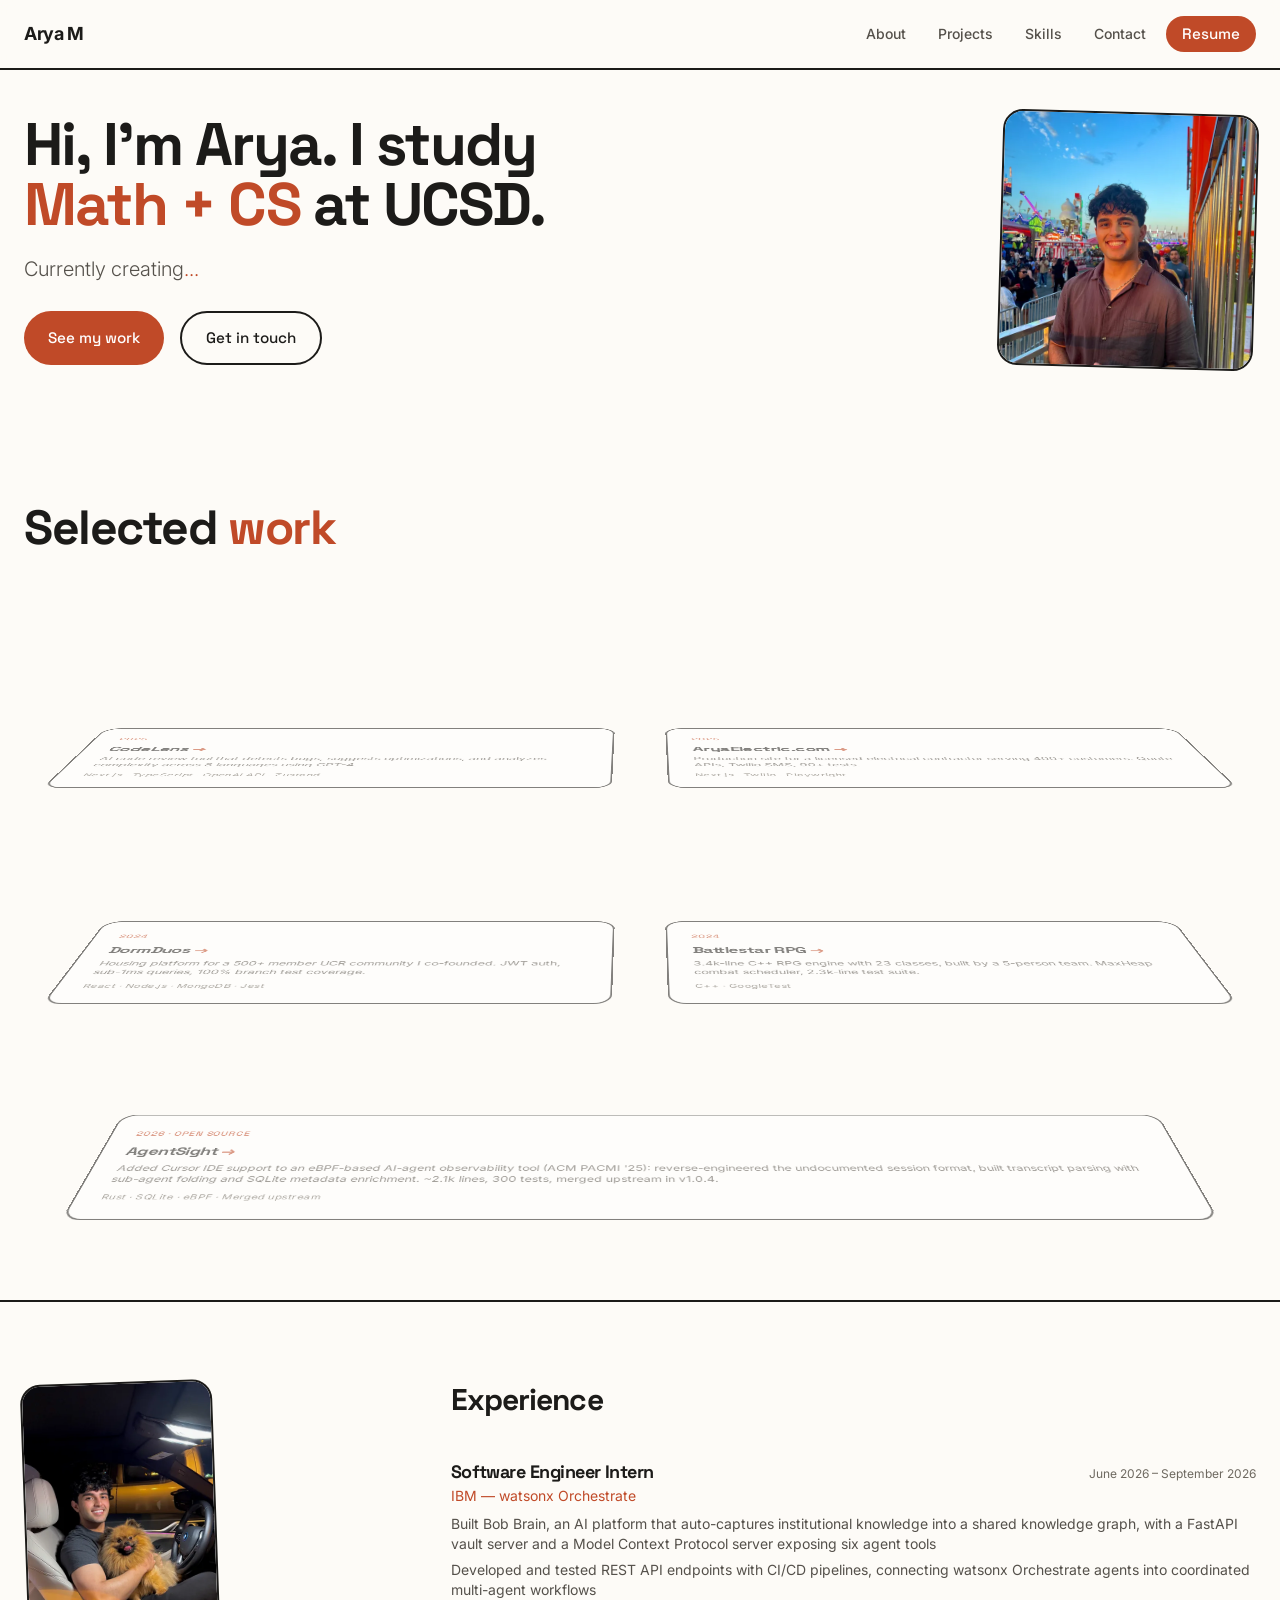
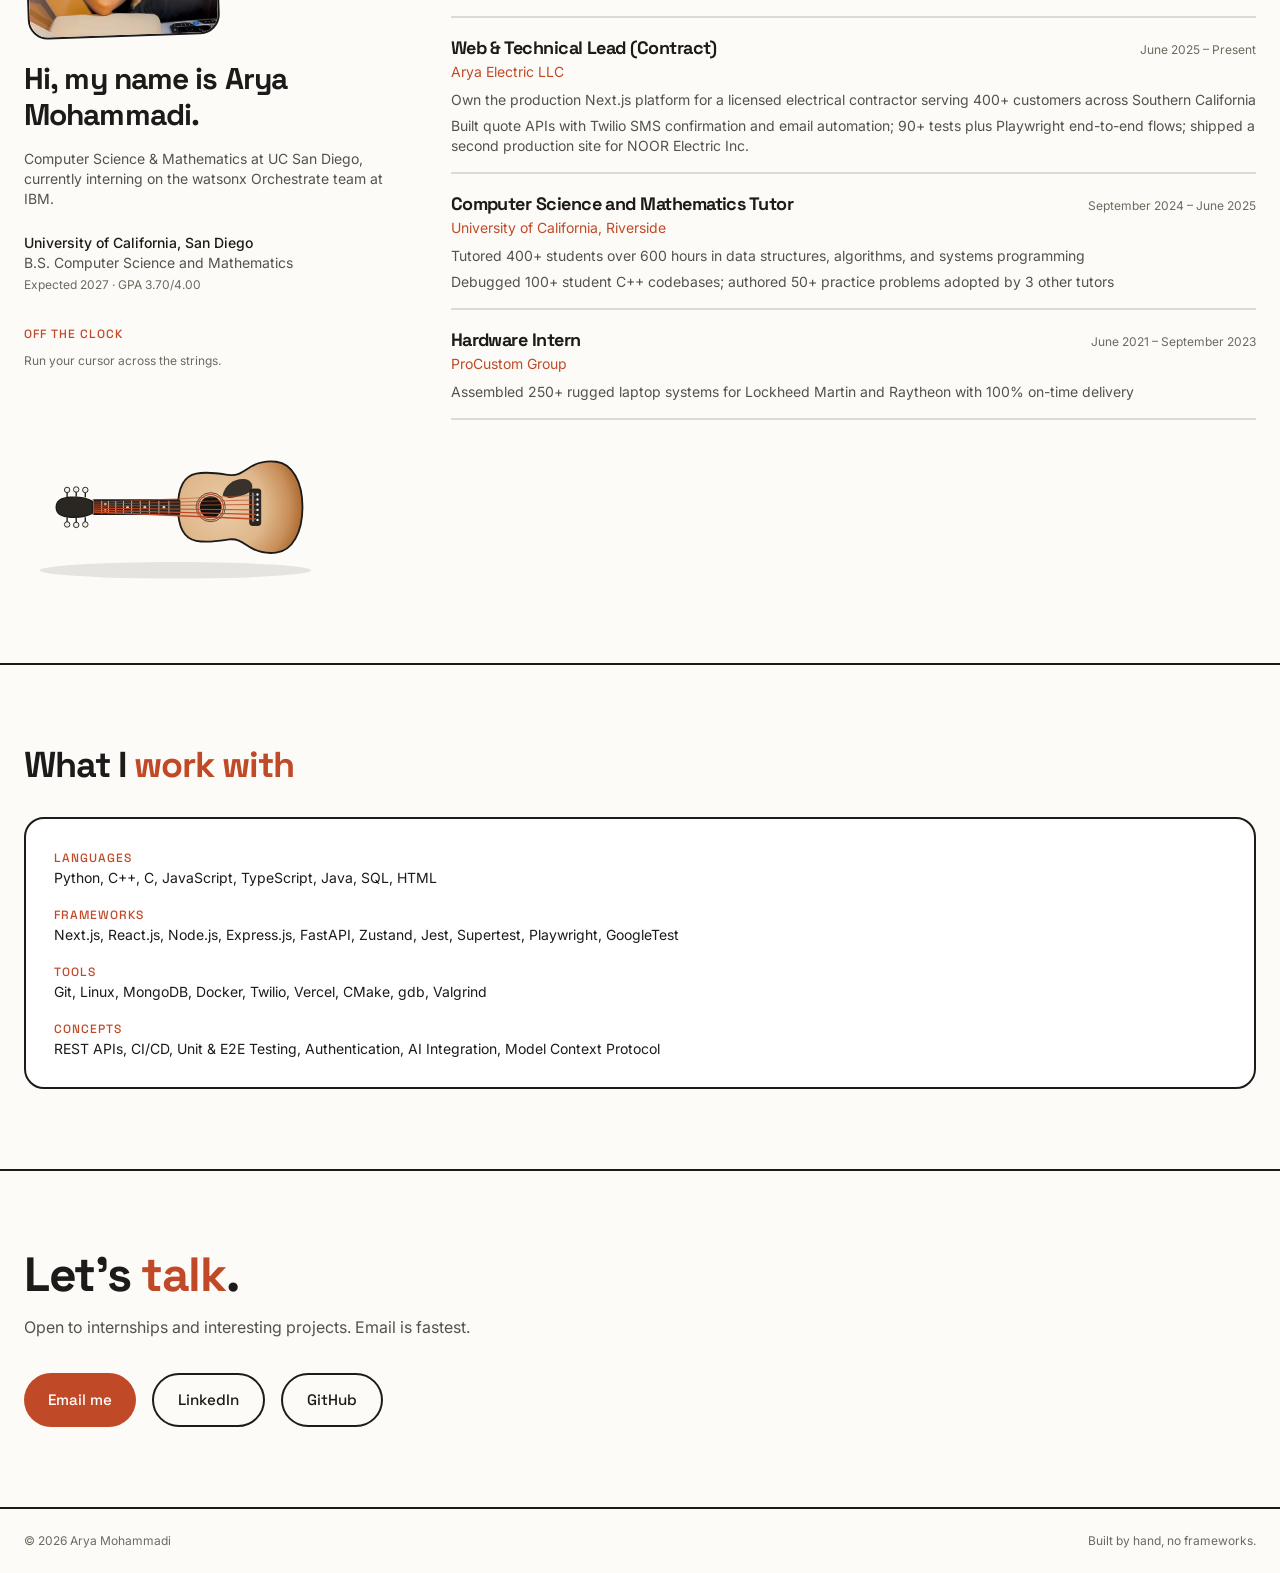
==== index.html @ 792d6a96 "Remove dumbbell, add AgentSight open source card" ====
<!DOCTYPE html>
<html lang="en">
<head>
    <meta charset="UTF-8">
    <meta name="viewport" content="width=device-width, initial-scale=1.0">
    <title>Arya Mohammadi | Computer Science & Mathematics @ UCSD</title>
    <meta name="description" content="Arya Mohammadi - Computer Science & Mathematics student at UC San Diego. Software Engineer Intern at IBM building full-stack and AI-integrated systems.">
    <meta name="keywords" content="Arya Mohammadi, UCSD, Computer Science, Mathematics, IBM, watsonx, Technical Lead, Full-Stack Developer, React, Next.js, Node.js, Python, C++, Software Engineer">
    <meta name="author" content="Arya Mohammadi">
    
    <!-- Open Graph Meta Tags -->
    <meta property="og:title" content="Arya Mohammadi | Computer Science & Mathematics Student">
    <meta property="og:description" content="Computer Science & Mathematics student at UC San Diego. Software Engineer Intern at IBM building full-stack and AI-integrated systems.">
    <meta property="og:type" content="website">
    <meta property="og:url" content="https://aryamohammadi.github.io">
    <meta property="og:image" content="https://aryamohammadi.github.io/images/arya-og.jpg">
    
    <!-- Twitter Card Meta Tags -->
    <meta name="twitter:card" content="summary_large_image">
    <meta name="twitter:title" content="Arya Mohammadi | Computer Science & Mathematics Student">
    <meta name="twitter:description" content="Computer Science & Mathematics student at UC San Diego. Software Engineer Intern at IBM building full-stack and AI-integrated systems.">
    <meta name="twitter:image" content="https://aryamohammadi.github.io/images/arya-og.jpg">
    
    <!-- Little icon for the browser tab -->
    <link rel="icon" href="favicon.ico" type="image/x-icon">
    <link rel="shortcut icon" href="favicon.ico" type="image/x-icon">
    <link rel="apple-touch-icon" href="apple-touch-icon.png">
    
    <!-- Preload only the above-the-fold hero photo; everything else lazy-loads -->
    <link rel="preload" as="image" href="images/arya-hero.webp" type="image/webp" fetchpriority="high">

    <link rel="canonical" href="https://aryamohammadi.github.io/">

    <!-- Structured data for search engines -->
    <script type="application/ld+json">
    {
        "@context": "https://schema.org",
        "@type": "Person",
        "name": "Arya Mohammadi",
        "url": "https://aryamohammadi.github.io/",
        "image": "https://aryamohammadi.github.io/images/arya-og.jpg",
        "jobTitle": "Software Engineer Intern",
        "worksFor": {
            "@type": "Organization",
            "name": "IBM"
        },
        "alumniOf": {
            "@type": "CollegeOrUniversity",
            "name": "University of California, San Diego"
        },
        "email": "mailto:aryamohammadi.dev@gmail.com",
        "sameAs": [
            "https://github.com/aryamohammadi",
            "https://linkedin.com/in/aryamshahi"
        ]
    }
    </script>

    <!-- Tailwind CSS, built with the Tailwind CLI (see tailwind.config.js) -->
    <link rel="stylesheet" href="css/tailwind.css">
    
    <!-- Font Awesome for all the cool icons -->
    <link rel="stylesheet" href="https://cdnjs.cloudflare.com/ajax/libs/font-awesome/6.4.0/css/all.min.css">
    
    
    <!-- My custom styles on top of Tailwind -->
    <link rel="stylesheet" href="css/styles.css">
    <!-- Typography: Space Grotesk for headings, Inter for body -->
    <link rel="preconnect" href="https://fonts.googleapis.com">
    <link rel="preconnect" href="https://fonts.gstatic.com" crossorigin>
    <link href="https://fonts.googleapis.com/css2?family=Space+Grotesk:wght@500;700&family=Inter:wght@300;400;500;600&display=swap" rel="stylesheet">

</head>
<body class="bg-[#FDFBF7] text-[#1C1B19] overflow-x-hidden">


    <!-- Navigation bar goes here -->
    <header class="fixed w-full z-50 bg-[#FDFBF7]/90 backdrop-blur border-b-2 border-[#1C1B19]">
    <nav class="container mx-auto px-6 py-4 flex justify-between items-center">
        <a href="#" class="font-bold text-lg tracking-tight">Arya M</a>
        
        <!-- Navigation menu for bigger screens -->
        <div class="hidden md:flex items-center space-x-2">
            <a href="#about" class="text-[#55514B] hover:text-[#1C1B19] text-sm font-medium px-3 py-2">About</a>
            <a href="#projects" class="text-[#55514B] hover:text-[#1C1B19] text-sm font-medium px-3 py-2">Projects</a>
            <a href="#skills" class="text-[#55514B] hover:text-[#1C1B19] text-sm font-medium px-3 py-2">Skills</a>
            <a href="#contact" class="text-[#55514B] hover:text-[#1C1B19] text-sm font-medium px-3 py-2">Contact</a>
            <a href="AryaResume.pdf" target="_blank" rel="noopener" class="btn-fill text-sm ml-2 !py-2 !px-4">Resume</a>
        </div>
        
        <!-- Mobile Navigation Button -->
        <div class="md:hidden">
            <button onclick="toggleMobileMenu()" class="text-[#1C1B19] p-2" aria-label="Menu">
                <svg class="h-6 w-6 fill-current" viewBox="0 0 24 24">
                    <path d="M4 5h16a1 1 0 0 1 0 2H4a1 1 0 1 1 0-2zm0 6h16a1 1 0 0 1 0 2H4a1 1 0 0 1 0-2zm0 6h16a1 1 0 0 1 0 2H4a1 1 0 0 1 0-2z"/>
                </svg>
            </button>
        </div>
    </nav>
    
    <!-- Mobile menu -->
    <div id="mobile-menu" class="hidden md:hidden bg-[#FDFBF7] border-b-2 border-[#1C1B19] px-6 py-4">
        <a href="#about" class="block py-2.5 text-[#1C1B19] text-sm font-medium">About</a>
        <a href="#projects" class="block py-2.5 text-[#1C1B19] text-sm font-medium">Projects</a>
        <a href="#skills" class="block py-2.5 text-[#1C1B19] text-sm font-medium">Skills</a>
        <a href="#contact" class="block py-2.5 text-[#1C1B19] text-sm font-medium">Contact</a>
        <a href="AryaResume.pdf" target="_blank" rel="noopener" class="block py-2.5 text-[#1C1B19] text-sm font-medium">Resume</a>
    </div>
</header>

    
    <!-- Main landing section with my photo and typing animation -->
    <section id="home" class="flex items-center pt-28 pb-14">
    <div class="container mx-auto px-6">
        <div class="grid grid-cols-1 lg:grid-cols-12 gap-8 lg:gap-12 items-center">

            <div class="lg:col-span-7 order-2 lg:order-1">
                <h1 class="text-4xl sm:text-5xl lg:text-6xl mb-5">
                    Hi, I'm Arya. I study <span class="accent">Math&nbsp;+&nbsp;CS</span> at UCSD.
                </h1>
                <p class="text-lg sm:text-xl text-[#55514B] font-light max-w-xl mb-7">
                    Currently creating<span class="dots">...</span>
                </p>
                <div class="flex flex-wrap gap-4">
                    <a href="#projects" class="btn-fill">See my work</a>
                    <a href="#contact" class="btn-line">Get in touch</a>
                </div>
            </div>

            <div class="lg:col-span-5 order-1 lg:order-2 flex justify-center lg:justify-end">
                <div class="card tilt-r w-52 h-52 sm:w-60 sm:h-60 lg:w-64 lg:h-64 overflow-hidden">
                    <picture>
                        <source srcset="images/arya-hero.webp" type="image/webp">
                        <img src="images/arya-hero.jpg" alt="Arya Mohammadi" width="288" height="288"
                             class="w-full h-full object-cover"
                             loading="eager" decoding="async" fetchpriority="high">
                    </picture>
                </div>
            </div>

        </div>
    </div>
</section>

    
    <!-- About me section -->
    <section id="projects" class="py-14 sm:py-20">
    <div class="container mx-auto px-6">
        <h2 class="text-3xl sm:text-4xl lg:text-5xl mb-10">Selected <span class="accent">work</span></h2>
        <div class="cards grid grid-cols-1 sm:grid-cols-2 gap-5">

            <a href="https://github.com/aryamohammadi/code-analyzer" target="_blank" rel="noopener noreferrer" class="card lift block p-7 group">
                <p class="yr">2025</p>
                <h3 class="text-xl mb-2">CodeLens <span class="arrow" aria-hidden="true">&rarr;</span></h3>
                <p class="text-sm text-[#55514B] mb-3">AI code review tool that detects bugs, suggests optimizations, and analyzes complexity across 8 languages using GPT-4.</p>
                <p class="stack">Next.js &middot; TypeScript &middot; OpenAI API &middot; Zustand</p>
            </a>

            <a href="https://www.aryaelectric.com" target="_blank" rel="noopener noreferrer" class="card lift block p-7 group">
                <p class="yr">2025</p>
                <h3 class="text-xl mb-2">AryaElectric.com <span class="arrow" aria-hidden="true">&rarr;</span></h3>
                <p class="text-sm text-[#55514B] mb-3">Production site for a licensed electrical contractor serving 400+ customers. Quote APIs, Twilio SMS, 90+ tests.</p>
                <p class="stack">Next.js &middot; Twilio &middot; Playwright</p>
            </a>

            <a href="https://ucr-housing-frontend.vercel.app/" target="_blank" rel="noopener noreferrer" class="card lift block p-7 group">
                <p class="yr">2024</p>
                <h3 class="text-xl mb-2">DormDuos <span class="arrow" aria-hidden="true">&rarr;</span></h3>
                <p class="text-sm text-[#55514B] mb-3">Housing platform for a 500+ member UCR community I co-founded. JWT auth, sub-1ms queries, 100% branch test coverage.</p>
                <p class="stack">React &middot; Node.js &middot; MongoDB &middot; Jest</p>
            </a>

            <a href="https://github.com/aryamohammadi/Battlestar-RPG" target="_blank" rel="noopener noreferrer" class="card lift block p-7 group">
                <p class="yr">2024</p>
                <h3 class="text-xl mb-2">Battlestar RPG <span class="arrow" aria-hidden="true">&rarr;</span></h3>
                <p class="text-sm text-[#55514B] mb-3">3.4k-line C++ RPG engine with 23 classes, built by a 5-person team. MaxHeap combat scheduler, 2.3k-line test suite.</p>
                <p class="stack">C++ &middot; GoogleTest</p>
            </a>
            <a href="https://github.com/eunomia-bpf/agentsight/pull/149" target="_blank" rel="noopener noreferrer" class="card lift block p-7 group" style="grid-column: 1 / -1;">
                <p class="yr">2026 &middot; OPEN SOURCE</p>
                <h3 class="text-xl mb-2">AgentSight <span class="arrow" aria-hidden="true">&rarr;</span></h3>
                <p class="text-sm text-[#55514B] mb-3">Added Cursor IDE support to an eBPF-based AI-agent observability tool (ACM PACMI '25): reverse-engineered the undocumented session format, built transcript parsing with sub-agent folding and SQLite metadata enrichment. ~2.1k lines, 300 tests, merged upstream in v1.0.4.</p>
                <p class="stack">Rust &middot; SQLite &middot; eBPF &middot; Merged upstream</p>
            </a>


        </div>
    </div>
</section>

    
    <!-- My projects section (the important stuff) -->
    <section id="about" class="py-14 sm:py-20 border-t-2 border-[#1C1B19]">
    <div class="container mx-auto px-6">
        <div class="grid grid-cols-1 lg:grid-cols-3 gap-8 lg:gap-12">

            <div class="lg:col-span-1">
                <div class="card tilt-l w-40 sm:w-48 mb-6 overflow-hidden">
                    <picture>
                        <source srcset="images/arya-formal.webp" type="image/webp">
                        <img src="images/arya-formal.jpg" alt="Arya Mohammadi" width="480" height="640"
                             class="w-full h-auto block" loading="lazy" decoding="async">
                    </picture>
                </div>
                <h2 class="text-2xl sm:text-3xl mb-4">Hi, my name is Arya Mohammadi.</h2>
                <p class="text-sm text-[#55514B] mb-6">Computer Science &amp; Mathematics at UC San Diego, currently interning on the watsonx Orchestrate team at IBM.</p>
                <p class="text-sm font-medium">University of California, San Diego</p>
                <p class="text-sm text-[#55514B]">B.S. Computer Science and Mathematics</p>
                <p class="text-xs text-[#6E6960] mt-1">Expected 2027 &middot; GPA 3.70/4.00</p>

                <div class="mt-8" id="gwrap">
                    <p class="yr">OFF THE CLOCK</p>
                    <p class="text-xs text-[#6E6960] mb-3">Run your cursor across the strings.</p>
                    <svg class="art" viewBox="0 0 600 320" aria-hidden="true">
  <defs>
    <radialGradient id="burst" gradientUnits="userSpaceOnUse" cx="150" cy="400" r="170">
      <stop offset="0%" stop-color="#EBCBA6"/><stop offset="55%" stop-color="#DFB88C"/>
      <stop offset="85%" stop-color="#C98F5A"/><stop offset="100%" stop-color="#B07038"/>
    </radialGradient>
  </defs>
  <ellipse cx="240" cy="300" rx="215" ry="13" fill="#1C1B19" opacity="0.10"/>
  <g transform="translate(28,308) rotate(-90) scale(0.72)">
    <path d="M150 300 C 186 300, 218 310, 224 340 C 229 366, 224 392, 221 412
             C 218 434, 231 446, 240 462 C 250 480, 252 500, 250 516
             C 246 552, 205 574, 150 574 C 95 574, 54 552, 50 516
             C 48 500, 50 480, 60 462 C 69 446, 82 434, 79 412
             C 76 392, 71 366, 76 340 C 82 310, 114 300, 150 300 Z"
          fill="url(#burst)" stroke="#1C1B19" stroke-width="4"/>
    <path d="M176 398 C 200 404, 214 424, 212 446 C 210 462, 196 468, 186 460
             C 176 452, 172 428, 170 412 Z" fill="#2A2622" opacity="0.92"/>
    <circle cx="150" cy="372" r="24" fill="#14100D"/>
    <circle cx="150" cy="372" r="28" fill="none" stroke="#C04A28" stroke-width="2.5"/>
    <circle cx="150" cy="372" r="32" fill="none" stroke="#1C1B19" stroke-width="1.5"/>
    <rect x="110" y="458" width="80" height="24" rx="5" fill="#2A2622" stroke="#1C1B19" stroke-width="2"/>
    <path d="M118 465 h64" stroke="#F6EFE7" stroke-width="2"/>
    <g fill="#F6EFE7">
      <circle cx="122" cy="475" r="2.6"/><circle cx="133" cy="475" r="2.6"/><circle cx="144" cy="475" r="2.6"/>
      <circle cx="156" cy="475" r="2.6"/><circle cx="167" cy="475" r="2.6"/><circle cx="178" cy="475" r="2.6"/>
    </g>
    <rect x="134" y="112" width="32" height="192" rx="3" fill="#2A2622" stroke="#1C1B19" stroke-width="2.5"/>
    <g stroke="#D8CDBD" stroke-width="2">
      <path d="M136 280 h28"/><path d="M136 258 h28"/><path d="M136 237 h28"/>
      <path d="M136 217 h28"/><path d="M136 198 h28"/><path d="M136 180 h28"/>
      <path d="M136 163 h28"/><path d="M136 147 h28"/><path d="M136 132 h28"/>
    </g>
    <g fill="#D8CDBD">
      <circle cx="150" cy="269" r="3"/><circle cx="150" cy="227" r="3"/><circle cx="150" cy="189" r="3"/>
      <circle cx="143" cy="140" r="3"/><circle cx="157" cy="140" r="3"/>
    </g>
    <path d="M134 112 h32" stroke="#F6EFE7" stroke-width="4"/>
    <path d="M137 112 C 130 100, 127 84, 128 64 C 129 44, 137 32, 150 32
             C 163 32, 171 44, 172 64 C 173 84, 170 100, 163 112 Z"
          fill="#2A2622" stroke="#1C1B19" stroke-width="3"/>
    <g stroke="#1C1B19" stroke-width="2" fill="#F6EFE7">
      <path d="M128 56 h-12" stroke-width="3"/><circle cx="112" cy="56" r="6"/>
      <path d="M127 76 h-12" stroke-width="3"/><circle cx="111" cy="76" r="6"/>
      <path d="M128 96 h-12" stroke-width="3"/><circle cx="112" cy="96" r="6"/>
      <path d="M172 56 h12" stroke-width="3"/><circle cx="188" cy="56" r="6"/>
      <path d="M173 76 h12" stroke-width="3"/><circle cx="189" cy="76" r="6"/>
      <path d="M172 96 h12" stroke-width="3"/><circle cx="188" cy="96" r="6"/>
    </g>
    <g stroke="#C04A28" stroke-linecap="round">
      <path class="gs1" d="M139.5 114 L 124 470" stroke-width="3.2"/>
      <path class="gs2" d="M143.7 114 L 134 470" stroke-width="2.7"/>
      <path class="gs3" d="M147.9 114 L 144 470" stroke-width="2.2"/>
      <path class="gs4" d="M152.1 114 L 156 470" stroke-width="1.8"/>
      <path class="gs5" d="M156.3 114 L 166 470" stroke-width="1.5"/>
      <path class="gs6" d="M160.5 114 L 176 470" stroke-width="1.2"/>
    </g>
    <g class="hits">
      <path class="hit" data-s="0" d="M139.5 114 L 124 470" stroke="rgba(0,0,0,0)" stroke-width="16" fill="none" style="pointer-events:stroke"/>
      <path class="hit" data-s="1" d="M143.7 114 L 134 470" stroke="rgba(0,0,0,0)" stroke-width="16" fill="none" style="pointer-events:stroke"/>
      <path class="hit" data-s="2" d="M147.9 114 L 144 470" stroke="rgba(0,0,0,0)" stroke-width="16" fill="none" style="pointer-events:stroke"/>
      <path class="hit" data-s="3" d="M152.1 114 L 156 470" stroke="rgba(0,0,0,0)" stroke-width="16" fill="none" style="pointer-events:stroke"/>
      <path class="hit" data-s="4" d="M156.3 114 L 166 470" stroke="rgba(0,0,0,0)" stroke-width="16" fill="none" style="pointer-events:stroke"/>
      <path class="hit" data-s="5" d="M160.5 114 L 176 470" stroke="rgba(0,0,0,0)" stroke-width="16" fill="none" style="pointer-events:stroke"/>
    </g>
  </g>
</svg>
                </div>
            </div>

            <div class="lg:col-span-2">
                <h2 class="text-2xl sm:text-3xl mb-6">Experience</h2>
                <div class="py-4 border-b-2 border-[#1C1B19]/15">
                    <div class="flex flex-wrap items-baseline justify-between gap-x-4">
                        <h3 class="text-lg">Software Engineer Intern</h3>
                        <p class="text-xs text-[#6E6960]">June 2026 – September 2026</p>
                    </div>
                    <p class="accent text-sm mb-2">IBM — watsonx Orchestrate</p>
                    <ul class="space-y-1.5">
                        <li class="text-sm text-[#55514B]">Built Bob Brain, an AI platform that auto-captures institutional knowledge into a shared knowledge graph, with a FastAPI vault server and a Model Context Protocol server exposing six agent tools</li>
                        <li class="text-sm text-[#55514B]">Developed and tested REST API endpoints with CI/CD pipelines, connecting watsonx Orchestrate agents into coordinated multi-agent workflows</li>
                    </ul>
                </div>
                <div class="py-4 border-b-2 border-[#1C1B19]/15">
                    <div class="flex flex-wrap items-baseline justify-between gap-x-4">
                        <h3 class="text-lg">Web &amp; Technical Lead (Contract)</h3>
                        <p class="text-xs text-[#6E6960]">June 2025 – Present</p>
                    </div>
                    <p class="accent text-sm mb-2">Arya Electric LLC</p>
                    <ul class="space-y-1.5">
                        <li class="text-sm text-[#55514B]">Own the production Next.js platform for a licensed electrical contractor serving 400+ customers across Southern California</li>
                        <li class="text-sm text-[#55514B]">Built quote APIs with Twilio SMS confirmation and email automation; 90+ tests plus Playwright end-to-end flows; shipped a second production site for NOOR Electric Inc.</li>
                    </ul>
                </div>
                <div class="py-4 border-b-2 border-[#1C1B19]/15">
                    <div class="flex flex-wrap items-baseline justify-between gap-x-4">
                        <h3 class="text-lg">Computer Science and Mathematics Tutor</h3>
                        <p class="text-xs text-[#6E6960]">September 2024 – June 2025</p>
                    </div>
                    <p class="accent text-sm mb-2">University of California, Riverside</p>
                    <ul class="space-y-1.5">
                        <li class="text-sm text-[#55514B]">Tutored 400+ students over 600 hours in data structures, algorithms, and systems programming</li>
                        <li class="text-sm text-[#55514B]">Debugged 100+ student C++ codebases; authored 50+ practice problems adopted by 3 other tutors</li>
                    </ul>
                </div>
                <div class="py-4 border-b-2 border-[#1C1B19]/15">
                    <div class="flex flex-wrap items-baseline justify-between gap-x-4">
                        <h3 class="text-lg">Hardware Intern</h3>
                        <p class="text-xs text-[#6E6960]">June 2021 – September 2023</p>
                    </div>
                    <p class="accent text-sm mb-2">ProCustom Group</p>
                    <ul class="space-y-1.5">
                        <li class="text-sm text-[#55514B]">Assembled 250+ rugged laptop systems for Lockheed Martin and Raytheon with 100% on-time delivery</li>
                    </ul>
                </div>
            </div>

        </div>
    </div>
</section>

    
    <!-- Skills I've learned -->
    <section id="skills" class="py-14 sm:py-20 border-t-2 border-[#1C1B19]">
    <div class="container mx-auto px-6">
        <h2 class="text-3xl sm:text-4xl mb-8">What I <span class="accent">work with</span></h2>
        <div class="card p-7 space-y-4">
            <p class="text-sm"><span class="yr">LANGUAGES</span><br>Python, C++, C, JavaScript, TypeScript, Java, SQL, HTML</p>
            <p class="text-sm"><span class="yr">FRAMEWORKS</span><br>Next.js, React.js, Node.js, Express.js, FastAPI, Zustand, Jest, Supertest, Playwright, GoogleTest</p>
            <p class="text-sm"><span class="yr">TOOLS</span><br>Git, Linux, MongoDB, Docker, Twilio, Vercel, CMake, gdb, Valgrind</p>
            <p class="text-sm"><span class="yr">CONCEPTS</span><br>REST APIs, CI/CD, Unit &amp; E2E Testing, Authentication, AI Integration, Model Context Protocol</p>
        </div>
    </div>
</section>

    
    <!-- How to reach me -->

    
    <section id="contact" class="py-14 sm:py-20 border-t-2 border-[#1C1B19]">
    <div class="container mx-auto px-6">
        <h2 class="text-3xl sm:text-4xl lg:text-5xl mb-4">Let's <span class="accent">talk</span>.</h2>
        <p class="text-[#55514B] mb-8 max-w-md">Open to internships and interesting projects. Email is fastest.</p>
        <div class="flex flex-wrap gap-4">
            <a href="mailto:aryamohammadi.dev@gmail.com" class="btn-fill">Email me</a>
            <a href="https://linkedin.com/in/aryamshahi" target="_blank" rel="noopener noreferrer" class="btn-line">LinkedIn</a>
            <a href="https://github.com/aryamohammadi" target="_blank" rel="noopener noreferrer" class="btn-line">GitHub</a>
        </div>
    </div>
</section>

    
    <!-- Random photos -->

    
    <!-- Bottom of the page -->
    <footer class="border-t-2 border-[#1C1B19] py-6">
        <div class="container mx-auto px-6 flex flex-wrap justify-between gap-2 text-xs text-[#6E6960]">
            <p>&copy; 2026 Arya Mohammadi</p>
            <p>Built by hand, no frameworks.</p>
        </div>
    </footer>

    
    <!-- All the JavaScript -->
    <script src="js/main.js"></script>
</body>
</html>
---- css/styles.css ----
/* Arya Mohammadi — portfolio styles. Warm, playful, one big animation. */

:root {
    --bg: #FDFBF7;
    --ink: #1C1B19;
    --accent: #C04A28;
    --muted: #55514B;
    --soft: #6E6960;
    --card-bg: #FFFFFF;
    --font-head: 'Space Grotesk', 'Segoe UI', sans-serif;
    --font-body: 'Inter', -apple-system, sans-serif;
}

html { background: var(--bg); scroll-behavior: smooth; }

body {
    font-family: var(--font-body);
    background: var(--bg);
    color: var(--ink);
    line-height: 1.6;
}

h1, h2, h3 {
    font-family: var(--font-head);
    font-weight: 700;
    letter-spacing: -0.03em;
    line-height: 1.08;
}

.accent { color: var(--accent); }

/* Buttons */
.btn-fill, .btn-line {
    font-family: var(--font-head);
    font-weight: 500;
    font-size: 0.95rem;
    padding: 0.8rem 1.5rem;
    border-radius: 999px;
    display: inline-flex;
    align-items: center;
    justify-content: center;
    transition: transform 0.26s cubic-bezier(.34,1.56,.48,1), box-shadow 0.26s ease;
}

.btn-fill { background: var(--accent); color: #fff; }
.btn-line { color: var(--ink); border: 2px solid var(--ink); }

.btn-fill:hover, .btn-line:hover {
    transform: translateY(-3px);
    box-shadow: 0 8px 0 -3px rgba(28, 27, 25, 0.15);
}

/* Card */
.card {
    background: var(--card-bg);
    border: 2px solid var(--ink);
    border-radius: 20px;
}

/* Sticker tilts for photos */
.tilt-l { transform: rotate(-2deg); }
.tilt-r { transform: rotate(1.6deg); }

/* "Currently creating..." dots */
.dots {
    display: inline-block;
    color: var(--accent);
    animation: dots-breathe 1.9s ease-in-out infinite;
}

@keyframes dots-breathe {
    0%, 100% { opacity: 0.55; }
    50% { opacity: 1; }
}

/* Focus */
:focus-visible {
    outline: 3px solid var(--accent);
    outline-offset: 3px;
    border-radius: 6px;
}

/* Reduced motion: kill everything, show final states */
@media (prefers-reduced-motion: reduce) {
    html { scroll-behavior: auto; }
    *, *::before, *::after {
        animation: none !important;
        transition: none !important;
    }
    .dots { opacity: 1 !important; }
}

/* Project cards: lie flat, stand up on arrival, springy hover after. */
.cards { perspective: 1400px; }

.yr {
    font-family: var(--font-head);
    font-weight: 500;
    font-size: 0.75rem;
    letter-spacing: 0.08em;
    color: var(--accent);
    margin-bottom: 0.6rem;
}

.stack {
    font-size: 0.75rem;
    letter-spacing: 0.04em;
    color: var(--soft);
}

.arrow {
    display: inline-block;
    color: var(--accent);
    transition: transform 0.26s cubic-bezier(.34,1.56,.48,1);
}

.card.lift {
    transform-origin: 50% 100%;
    transform: rotateX(64deg) scale(0.94);
    opacity: 0.55;
    will-change: transform;
    transition: transform 0.95s cubic-bezier(.22,.72,.24,1), opacity 0.7s ease;
}

.in .card.lift { transform: none; opacity: 1; }
.in .card.lift:nth-child(2) { transition-delay: 0.12s; }
.in .card.lift:nth-child(3) { transition-delay: 0.24s; }
.in .card.lift:nth-child(4) { transition-delay: 0.36s; }
.in .card.lift:nth-child(5) { transition-delay: 0.48s; }

.in .card.lift.up:hover {
    transform: translateY(-7px) rotate(-1.2deg);
    transition: transform 0.26s cubic-bezier(.34,1.56,.48,1);
    box-shadow: 0 13px 0 -4px rgba(28, 27, 25, 0.12);
}

.in .card.lift.up:hover .arrow { transform: translateX(5px); }

@media (prefers-reduced-motion: reduce) {
    .card.lift { transform: none !important; opacity: 1 !important; }
}

/* Guitar and dumbbell: interactive, sound on deliberate touch only. */
.guitar { display: block; width: 100%; height: auto; overflow: visible; }

@keyframes pop-low  { 0%{transform:translateX(0)} 12%{transform:translateX(-5px)} 28%{transform:translateX(3.4px)} 45%{transform:translateX(-2.2px)} 62%{transform:translateX(1.3px)} 80%{transform:translateX(-.6px)} 100%{transform:translateX(0)} }
@keyframes pop-mid  { 0%{transform:translateX(0)} 14%{transform:translateX(-3.4px)} 32%{transform:translateX(2.1px)} 52%{transform:translateX(-1.2px)} 74%{transform:translateX(.6px)} 100%{transform:translateX(0)} }
@keyframes pop-high { 0%{transform:translateX(0)} 16%{transform:translateX(-2.1px)} 38%{transform:translateX(1.2px)} 62%{transform:translateX(-.6px)} 100%{transform:translateX(0)} }

@media (prefers-reduced-motion: reduce) {
    .gs1, .gs2, .gs3, .gs4, .gs5, .gs6 { animation: none !important; transform: none !important; }
}
}
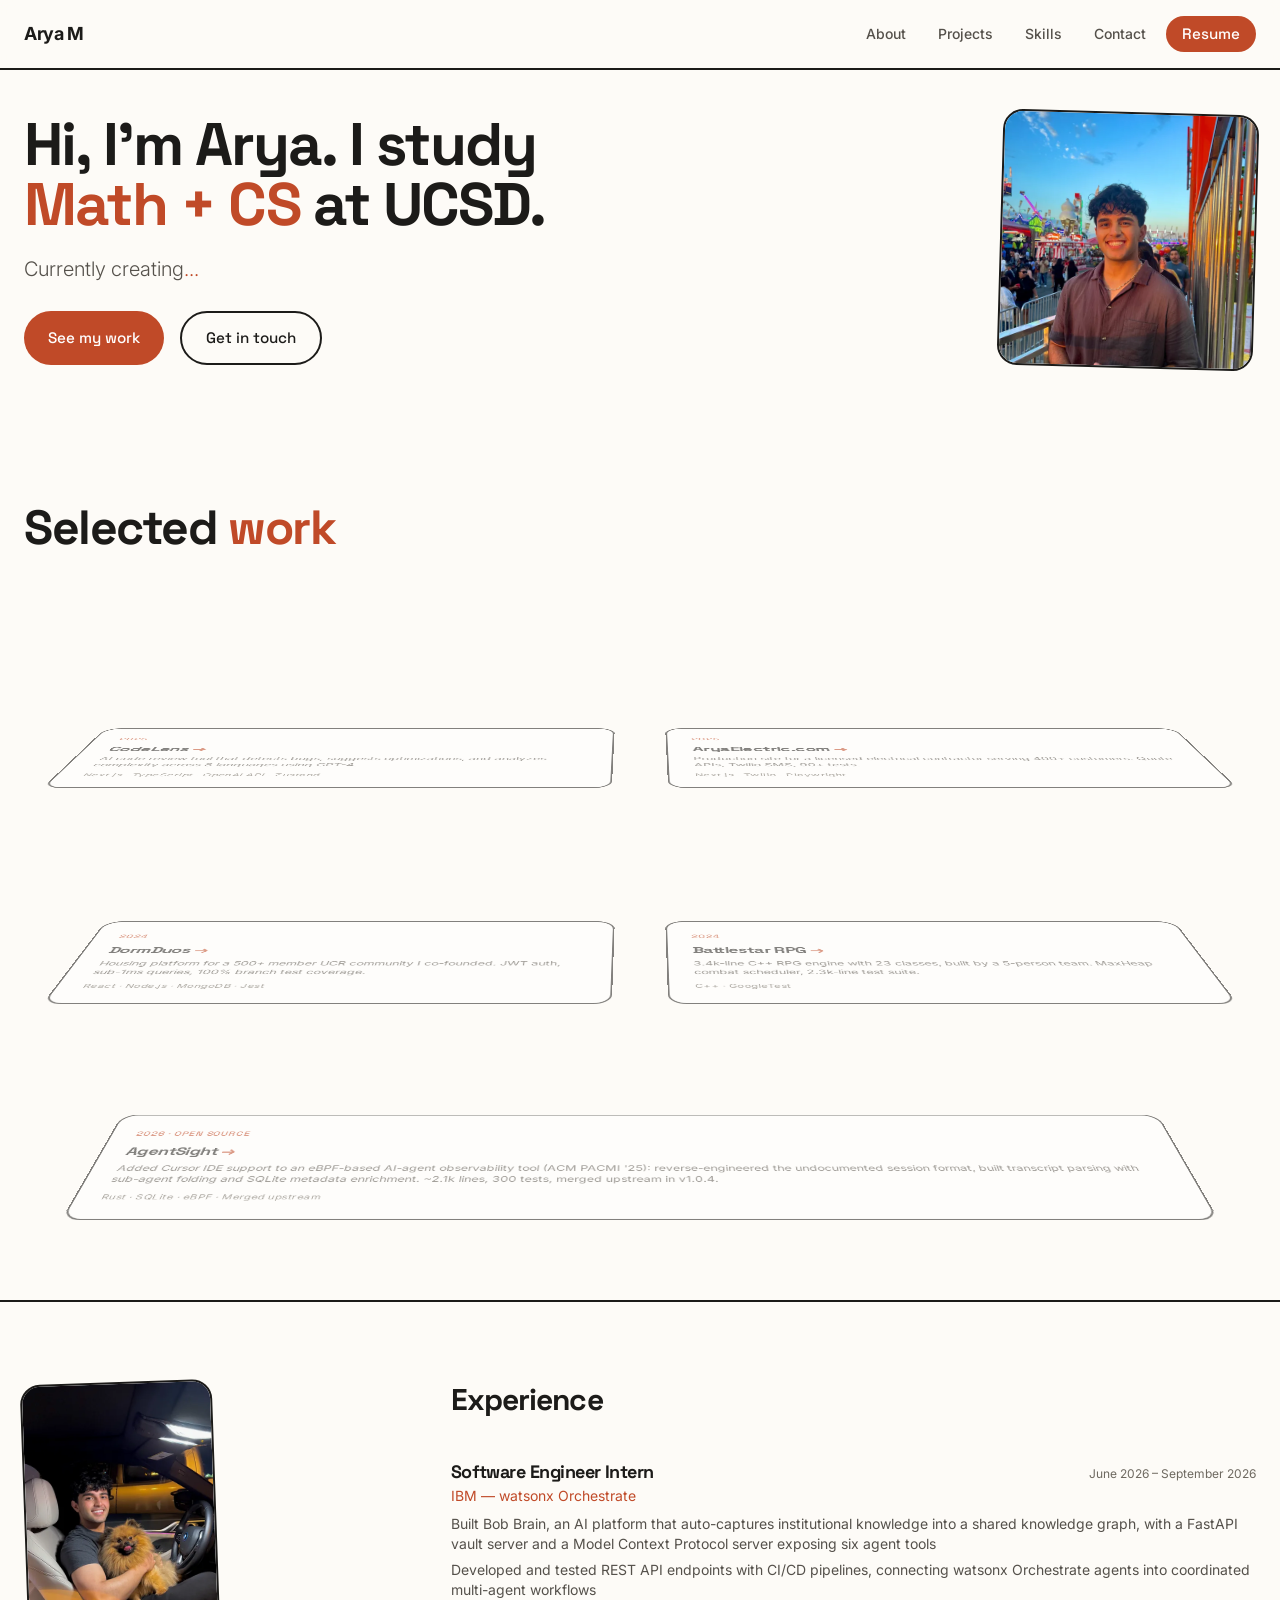
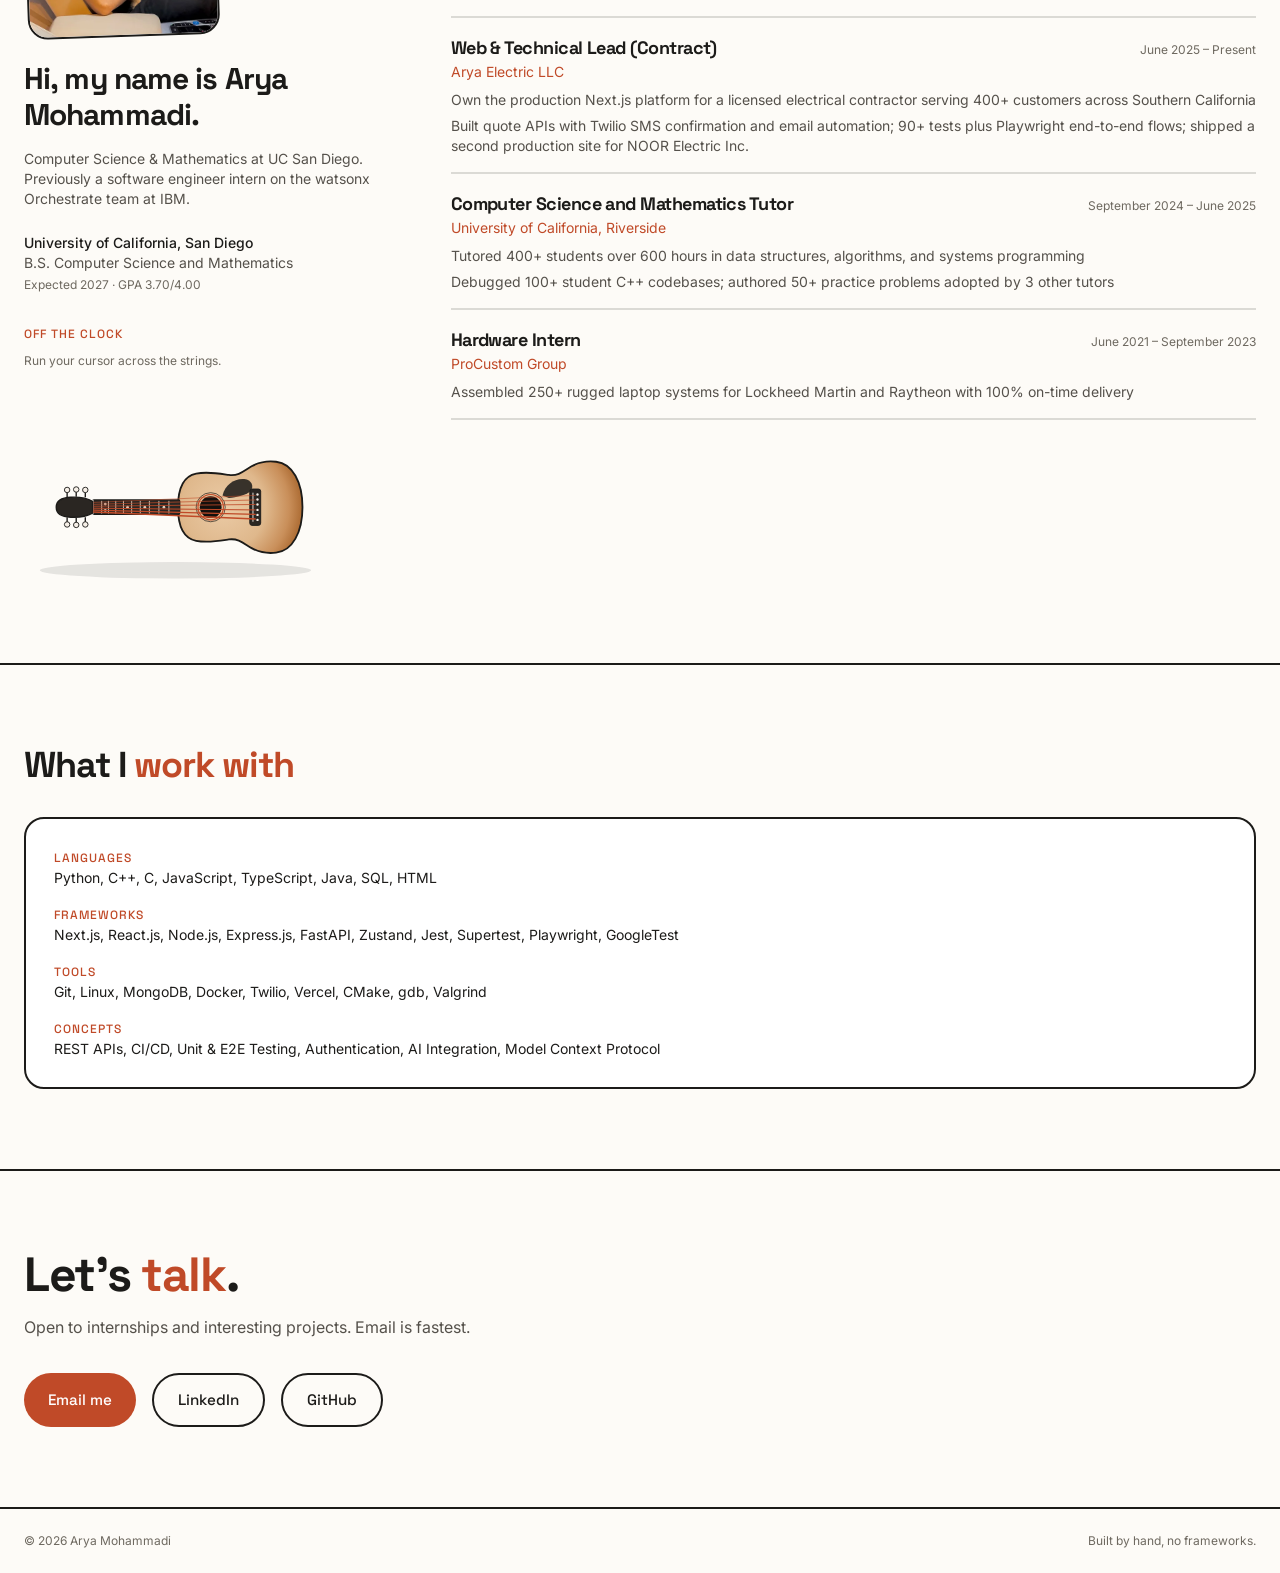
==== commit 793ac5af: "IBM internship in past tense" ====
--- a/index.html
+++ b/index.html
@@ -4,13 +4,13 @@
     <meta charset="UTF-8">
     <meta name="viewport" content="width=device-width, initial-scale=1.0">
     <title>Arya Mohammadi | Computer Science & Mathematics @ UCSD</title>
-    <meta name="description" content="Arya Mohammadi - Computer Science & Mathematics student at UC San Diego. Software Engineer Intern at IBM building full-stack and AI-integrated systems.">
+    <meta name="description" content="Arya Mohammadi - Computer Science & Mathematics student at UC San Diego. Previously a Software Engineer Intern at IBM, building full-stack and AI-integrated systems.">
     <meta name="keywords" content="Arya Mohammadi, UCSD, Computer Science, Mathematics, IBM, watsonx, Technical Lead, Full-Stack Developer, React, Next.js, Node.js, Python, C++, Software Engineer">
     <meta name="author" content="Arya Mohammadi">
     
     <!-- Open Graph Meta Tags -->
     <meta property="og:title" content="Arya Mohammadi | Computer Science & Mathematics Student">
-    <meta property="og:description" content="Computer Science & Mathematics student at UC San Diego. Software Engineer Intern at IBM building full-stack and AI-integrated systems.">
+    <meta property="og:description" content="Computer Science & Mathematics student at UC San Diego. Previously a Software Engineer Intern at IBM, building full-stack and AI-integrated systems.">
     <meta property="og:type" content="website">
     <meta property="og:url" content="https://aryamohammadi.github.io">
     <meta property="og:image" content="https://aryamohammadi.github.io/images/arya-og.jpg">
@@ -18,7 +18,7 @@
     <!-- Twitter Card Meta Tags -->
     <meta name="twitter:card" content="summary_large_image">
     <meta name="twitter:title" content="Arya Mohammadi | Computer Science & Mathematics Student">
-    <meta name="twitter:description" content="Computer Science & Mathematics student at UC San Diego. Software Engineer Intern at IBM building full-stack and AI-integrated systems.">
+    <meta name="twitter:description" content="Computer Science & Mathematics student at UC San Diego. Previously a Software Engineer Intern at IBM, building full-stack and AI-integrated systems.">
     <meta name="twitter:image" content="https://aryamohammadi.github.io/images/arya-og.jpg">
     
     <!-- Little icon for the browser tab -->
@@ -39,11 +39,6 @@
         "name": "Arya Mohammadi",
         "url": "https://aryamohammadi.github.io/",
         "image": "https://aryamohammadi.github.io/images/arya-og.jpg",
-        "jobTitle": "Software Engineer Intern",
-        "worksFor": {
-            "@type": "Organization",
-            "name": "IBM"
-        },
         "alumniOf": {
             "@type": "CollegeOrUniversity",
             "name": "University of California, San Diego"
@@ -203,7 +198,7 @@
                     </picture>
                 </div>
                 <h2 class="text-2xl sm:text-3xl mb-4">Hi, my name is Arya Mohammadi.</h2>
-                <p class="text-sm text-[#55514B] mb-6">Computer Science &amp; Mathematics at UC San Diego, currently interning on the watsonx Orchestrate team at IBM.</p>
+                <p class="text-sm text-[#55514B] mb-6">Computer Science &amp; Mathematics at UC San Diego. Previously a software engineer intern on the watsonx Orchestrate team at IBM.</p>
                 <p class="text-sm font-medium">University of California, San Diego</p>
                 <p class="text-sm text-[#55514B]">B.S. Computer Science and Mathematics</p>
                 <p class="text-xs text-[#6E6960] mt-1">Expected 2027 &middot; GPA 3.70/4.00</p>
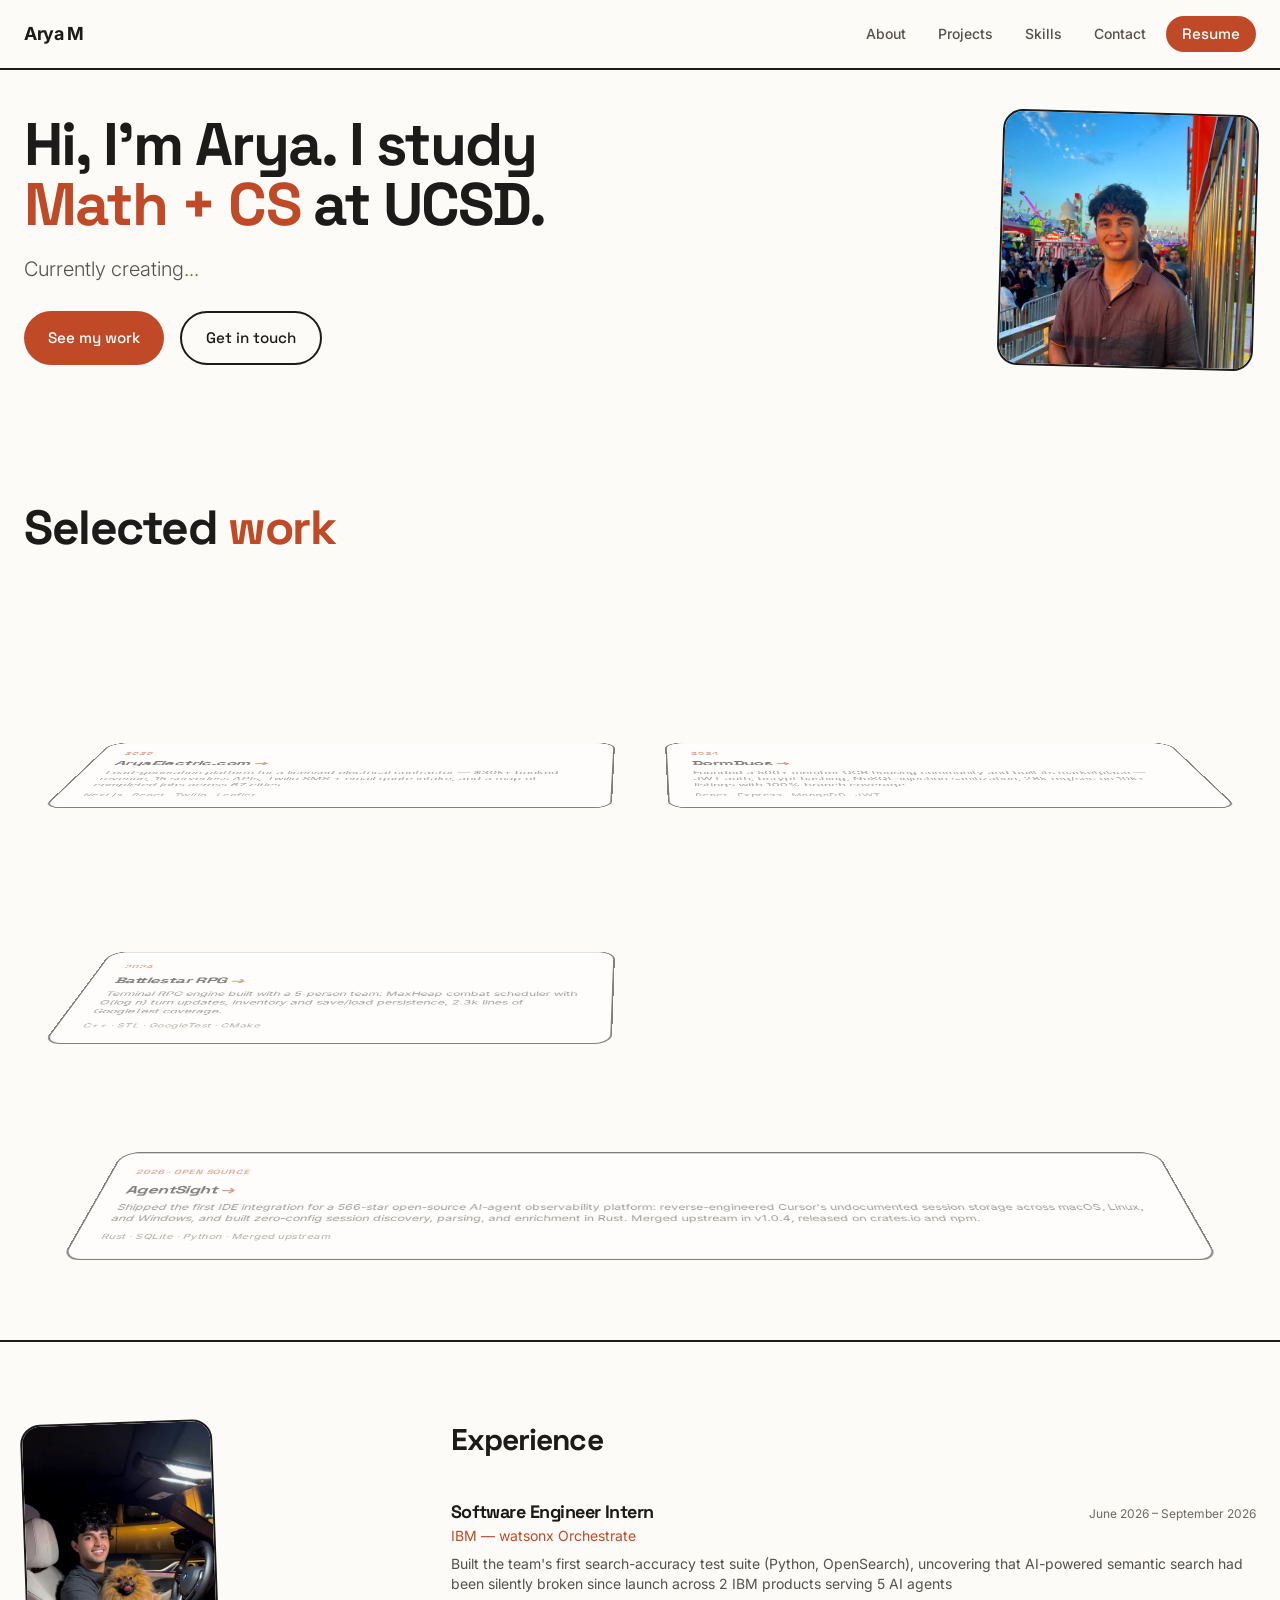
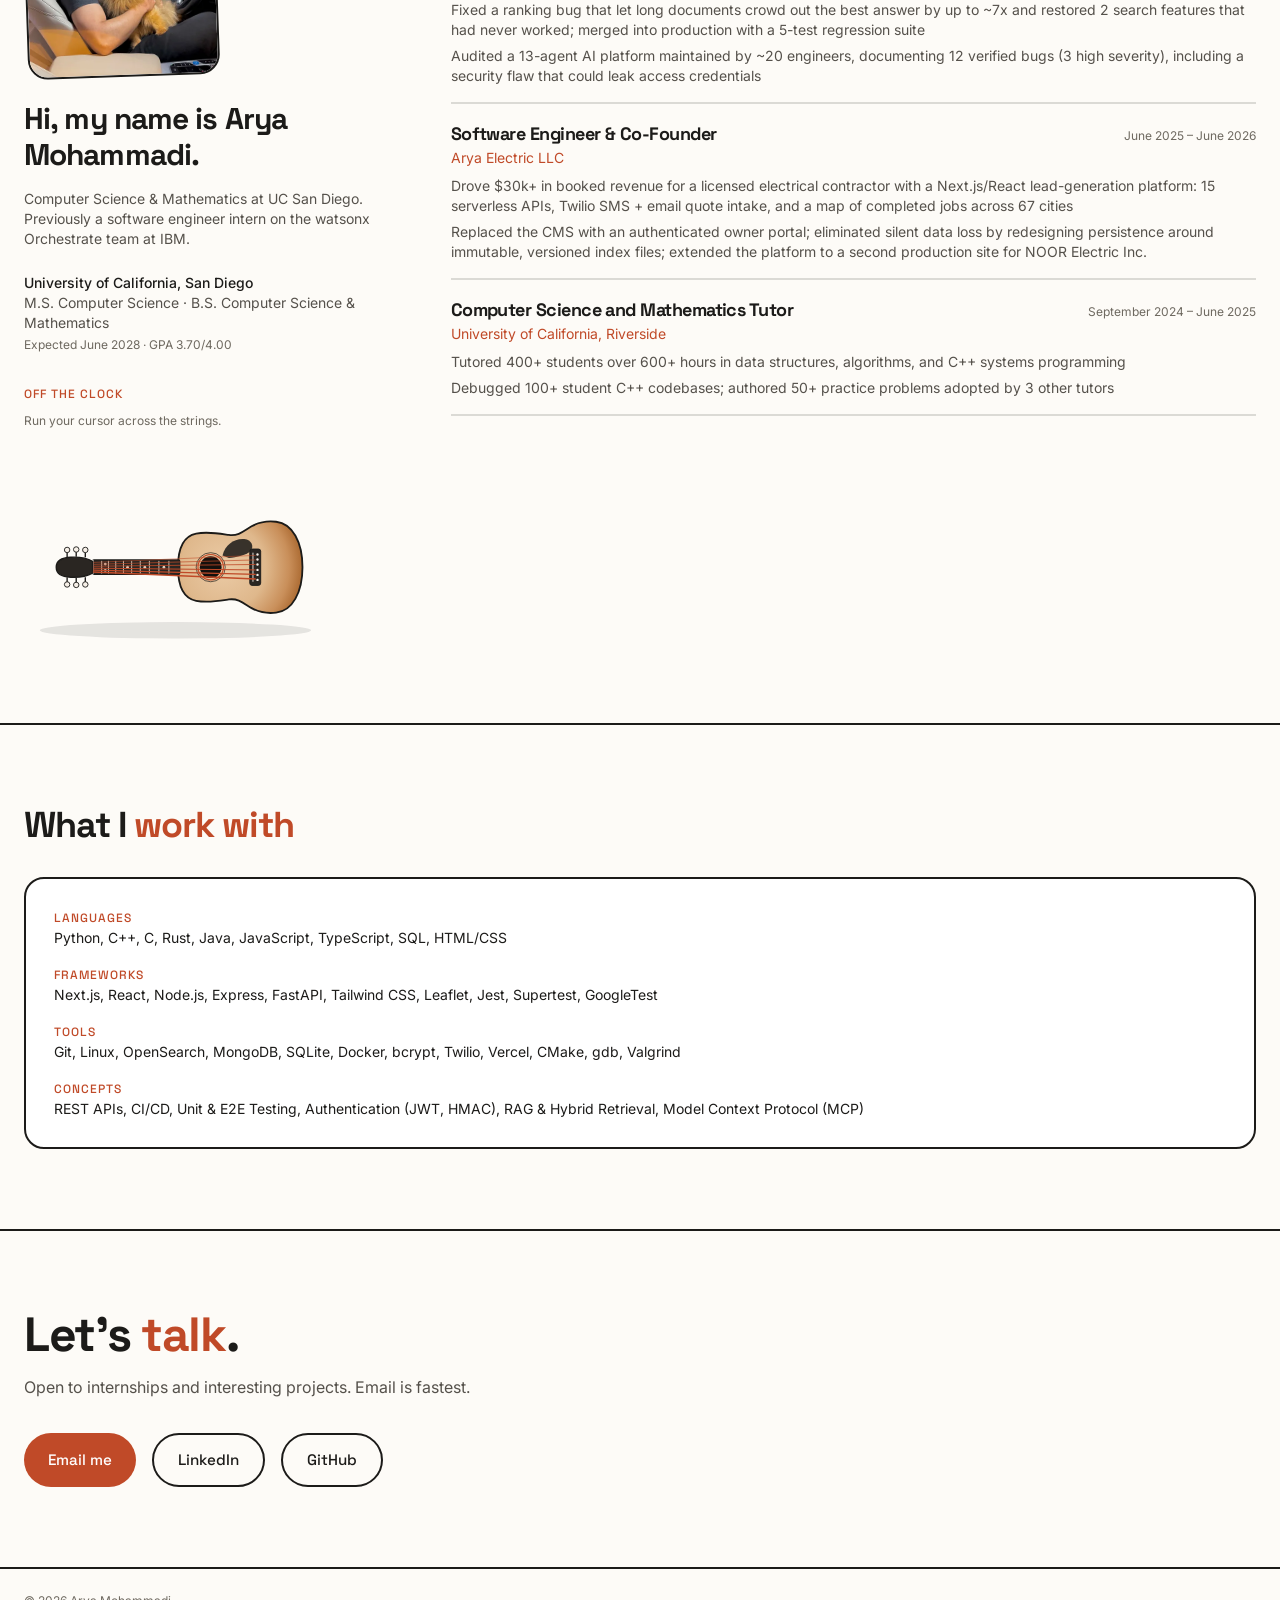
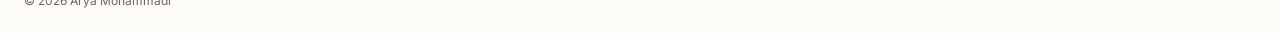
==== commit 3b58bd6e: "Sync all content to current resume, replace resume PDF" ====
--- a/index.html
+++ b/index.html
@@ -144,38 +144,31 @@
         <h2 class="text-3xl sm:text-4xl lg:text-5xl mb-10">Selected <span class="accent">work</span></h2>
         <div class="cards grid grid-cols-1 sm:grid-cols-2 gap-5">
 
-            <a href="https://github.com/aryamohammadi/code-analyzer" target="_blank" rel="noopener noreferrer" class="card lift block p-7 group">
-                <p class="yr">2025</p>
-                <h3 class="text-xl mb-2">CodeLens <span class="arrow" aria-hidden="true">&rarr;</span></h3>
-                <p class="text-sm text-[#55514B] mb-3">AI code review tool that detects bugs, suggests optimizations, and analyzes complexity across 8 languages using GPT-4.</p>
-                <p class="stack">Next.js &middot; TypeScript &middot; OpenAI API &middot; Zustand</p>
-            </a>
-
             <a href="https://www.aryaelectric.com" target="_blank" rel="noopener noreferrer" class="card lift block p-7 group">
                 <p class="yr">2025</p>
                 <h3 class="text-xl mb-2">AryaElectric.com <span class="arrow" aria-hidden="true">&rarr;</span></h3>
-                <p class="text-sm text-[#55514B] mb-3">Production site for a licensed electrical contractor serving 400+ customers. Quote APIs, Twilio SMS, 90+ tests.</p>
-                <p class="stack">Next.js &middot; Twilio &middot; Playwright</p>
+                <p class="text-sm text-[#55514B] mb-3">Lead-generation platform for a licensed electrical contractor — $30k+ booked revenue, 15 serverless APIs, Twilio SMS + email quote intake, and a map of completed jobs across 67 cities.</p>
+                <p class="stack">Next.js &middot; React &middot; Twilio &middot; Leaflet</p>
             </a>
 
             <a href="https://ucr-housing-frontend.vercel.app/" target="_blank" rel="noopener noreferrer" class="card lift block p-7 group">
                 <p class="yr">2024</p>
                 <h3 class="text-xl mb-2">DormDuos <span class="arrow" aria-hidden="true">&rarr;</span></h3>
-                <p class="text-sm text-[#55514B] mb-3">Housing platform for a 500+ member UCR community I co-founded. JWT auth, sub-1ms queries, 100% branch test coverage.</p>
-                <p class="stack">React &middot; Node.js &middot; MongoDB &middot; Jest</p>
+                <p class="text-sm text-[#55514B] mb-3">Founded a 500+ member UCR housing community and built its marketplace — JWT auth, bcrypt hashing, NoSQL-injection sanitization; 28k req/sec on 10k+ listings with 100% branch coverage.</p>
+                <p class="stack">React &middot; Express &middot; MongoDB &middot; JWT</p>
             </a>
 
             <a href="https://github.com/aryamohammadi/Battlestar-RPG" target="_blank" rel="noopener noreferrer" class="card lift block p-7 group">
                 <p class="yr">2024</p>
                 <h3 class="text-xl mb-2">Battlestar RPG <span class="arrow" aria-hidden="true">&rarr;</span></h3>
-                <p class="text-sm text-[#55514B] mb-3">3.4k-line C++ RPG engine with 23 classes, built by a 5-person team. MaxHeap combat scheduler, 2.3k-line test suite.</p>
-                <p class="stack">C++ &middot; GoogleTest</p>
+                <p class="text-sm text-[#55514B] mb-3">Terminal RPG engine built with a 5-person team: MaxHeap combat scheduler with O(log n) turn updates, inventory and save/load persistence, 2.3k lines of GoogleTest coverage.</p>
+                <p class="stack">C++ &middot; STL &middot; GoogleTest &middot; CMake</p>
             </a>
             <a href="https://github.com/eunomia-bpf/agentsight/pull/149" target="_blank" rel="noopener noreferrer" class="card lift block p-7 group" style="grid-column: 1 / -1;">
                 <p class="yr">2026 &middot; OPEN SOURCE</p>
                 <h3 class="text-xl mb-2">AgentSight <span class="arrow" aria-hidden="true">&rarr;</span></h3>
-                <p class="text-sm text-[#55514B] mb-3">Added Cursor IDE support to an eBPF-based AI-agent observability tool (ACM PACMI '25): reverse-engineered the undocumented session format, built transcript parsing with sub-agent folding and SQLite metadata enrichment. ~2.1k lines, 300 tests, merged upstream in v1.0.4.</p>
-                <p class="stack">Rust &middot; SQLite &middot; eBPF &middot; Merged upstream</p>
+                <p class="text-sm text-[#55514B] mb-3">Shipped the first IDE integration for a 566-star open-source AI-agent observability platform: reverse-engineered Cursor's undocumented session storage across macOS, Linux, and Windows, and built zero-config session discovery, parsing, and enrichment in Rust. Merged upstream in v1.0.4, released on crates.io and npm.</p>
+                <p class="stack">Rust &middot; SQLite &middot; Python &middot; Merged upstream</p>
             </a>
 
 
@@ -200,8 +193,8 @@
                 <h2 class="text-2xl sm:text-3xl mb-4">Hi, my name is Arya Mohammadi.</h2>
                 <p class="text-sm text-[#55514B] mb-6">Computer Science &amp; Mathematics at UC San Diego. Previously a software engineer intern on the watsonx Orchestrate team at IBM.</p>
                 <p class="text-sm font-medium">University of California, San Diego</p>
-                <p class="text-sm text-[#55514B]">B.S. Computer Science and Mathematics</p>
-                <p class="text-xs text-[#6E6960] mt-1">Expected 2027 &middot; GPA 3.70/4.00</p>
+                <p class="text-sm text-[#55514B]">M.S. Computer Science &middot; B.S. Computer Science &amp; Mathematics</p>
+                <p class="text-xs text-[#6E6960] mt-1">Expected June 2028 &middot; GPA 3.70/4.00</p>
 
                 <div class="mt-8" id="gwrap">
                     <p class="yr">OFF THE CLOCK</p>
@@ -284,19 +277,20 @@
                     </div>
                     <p class="accent text-sm mb-2">IBM — watsonx Orchestrate</p>
                     <ul class="space-y-1.5">
-                        <li class="text-sm text-[#55514B]">Built Bob Brain, an AI platform that auto-captures institutional knowledge into a shared knowledge graph, with a FastAPI vault server and a Model Context Protocol server exposing six agent tools</li>
-                        <li class="text-sm text-[#55514B]">Developed and tested REST API endpoints with CI/CD pipelines, connecting watsonx Orchestrate agents into coordinated multi-agent workflows</li>
+                        <li class="text-sm text-[#55514B]">Built the team's first search-accuracy test suite (Python, OpenSearch), uncovering that AI-powered semantic search had been silently broken since launch across 2 IBM products serving 5 AI agents</li>
+                            <li class="text-sm text-[#55514B]">Fixed a ranking bug that let long documents crowd out the best answer by up to ~7x and restored 2 search features that had never worked; merged into production with a 5-test regression suite</li>
+                            <li class="text-sm text-[#55514B]">Audited a 13-agent AI platform maintained by ~20 engineers, documenting 12 verified bugs (3 high severity), including a security flaw that could leak access credentials</li>
                     </ul>
                 </div>
                 <div class="py-4 border-b-2 border-[#1C1B19]/15">
                     <div class="flex flex-wrap items-baseline justify-between gap-x-4">
-                        <h3 class="text-lg">Web &amp; Technical Lead (Contract)</h3>
-                        <p class="text-xs text-[#6E6960]">June 2025 – Present</p>
+                        <h3 class="text-lg">Software Engineer &amp; Co-Founder</h3>
+                        <p class="text-xs text-[#6E6960]">June 2025 – June 2026</p>
                     </div>
                     <p class="accent text-sm mb-2">Arya Electric LLC</p>
                     <ul class="space-y-1.5">
-                        <li class="text-sm text-[#55514B]">Own the production Next.js platform for a licensed electrical contractor serving 400+ customers across Southern California</li>
-                        <li class="text-sm text-[#55514B]">Built quote APIs with Twilio SMS confirmation and email automation; 90+ tests plus Playwright end-to-end flows; shipped a second production site for NOOR Electric Inc.</li>
+                        <li class="text-sm text-[#55514B]">Drove $30k+ in booked revenue for a licensed electrical contractor with a Next.js/React lead-generation platform: 15 serverless APIs, Twilio SMS + email quote intake, and a map of completed jobs across 67 cities</li>
+                            <li class="text-sm text-[#55514B]">Replaced the CMS with an authenticated owner portal; eliminated silent data loss by redesigning persistence around immutable, versioned index files; extended the platform to a second production site for NOOR Electric Inc.</li>
                     </ul>
                 </div>
                 <div class="py-4 border-b-2 border-[#1C1B19]/15">
@@ -306,20 +300,10 @@
                     </div>
                     <p class="accent text-sm mb-2">University of California, Riverside</p>
                     <ul class="space-y-1.5">
-                        <li class="text-sm text-[#55514B]">Tutored 400+ students over 600 hours in data structures, algorithms, and systems programming</li>
+                        <li class="text-sm text-[#55514B]">Tutored 400+ students over 600+ hours in data structures, algorithms, and C++ systems programming</li>
                         <li class="text-sm text-[#55514B]">Debugged 100+ student C++ codebases; authored 50+ practice problems adopted by 3 other tutors</li>
                     </ul>
                 </div>
-                <div class="py-4 border-b-2 border-[#1C1B19]/15">
-                    <div class="flex flex-wrap items-baseline justify-between gap-x-4">
-                        <h3 class="text-lg">Hardware Intern</h3>
-                        <p class="text-xs text-[#6E6960]">June 2021 – September 2023</p>
-                    </div>
-                    <p class="accent text-sm mb-2">ProCustom Group</p>
-                    <ul class="space-y-1.5">
-                        <li class="text-sm text-[#55514B]">Assembled 250+ rugged laptop systems for Lockheed Martin and Raytheon with 100% on-time delivery</li>
-                    </ul>
-                </div>
             </div>
 
         </div>
@@ -332,10 +316,10 @@
     <div class="container mx-auto px-6">
         <h2 class="text-3xl sm:text-4xl mb-8">What I <span class="accent">work with</span></h2>
         <div class="card p-7 space-y-4">
-            <p class="text-sm"><span class="yr">LANGUAGES</span><br>Python, C++, C, JavaScript, TypeScript, Java, SQL, HTML</p>
-            <p class="text-sm"><span class="yr">FRAMEWORKS</span><br>Next.js, React.js, Node.js, Express.js, FastAPI, Zustand, Jest, Supertest, Playwright, GoogleTest</p>
-            <p class="text-sm"><span class="yr">TOOLS</span><br>Git, Linux, MongoDB, Docker, Twilio, Vercel, CMake, gdb, Valgrind</p>
-            <p class="text-sm"><span class="yr">CONCEPTS</span><br>REST APIs, CI/CD, Unit &amp; E2E Testing, Authentication, AI Integration, Model Context Protocol</p>
+            <p class="text-sm"><span class="yr">LANGUAGES</span><br>Python, C++, C, Rust, Java, JavaScript, TypeScript, SQL, HTML/CSS</p>
+            <p class="text-sm"><span class="yr">FRAMEWORKS</span><br>Next.js, React, Node.js, Express, FastAPI, Tailwind CSS, Leaflet, Jest, Supertest, GoogleTest</p>
+            <p class="text-sm"><span class="yr">TOOLS</span><br>Git, Linux, OpenSearch, MongoDB, SQLite, Docker, bcrypt, Twilio, Vercel, CMake, gdb, Valgrind</p>
+            <p class="text-sm"><span class="yr">CONCEPTS</span><br>REST APIs, CI/CD, Unit &amp; E2E Testing, Authentication (JWT, HMAC), RAG &amp; Hybrid Retrieval, Model Context Protocol (MCP)</p>
         </div>
     </div>
 </section>
@@ -364,7 +348,6 @@
     <footer class="border-t-2 border-[#1C1B19] py-6">
         <div class="container mx-auto px-6 flex flex-wrap justify-between gap-2 text-xs text-[#6E6960]">
             <p>&copy; 2026 Arya Mohammadi</p>
-            <p>Built by hand, no frameworks.</p>
         </div>
     </footer>
 
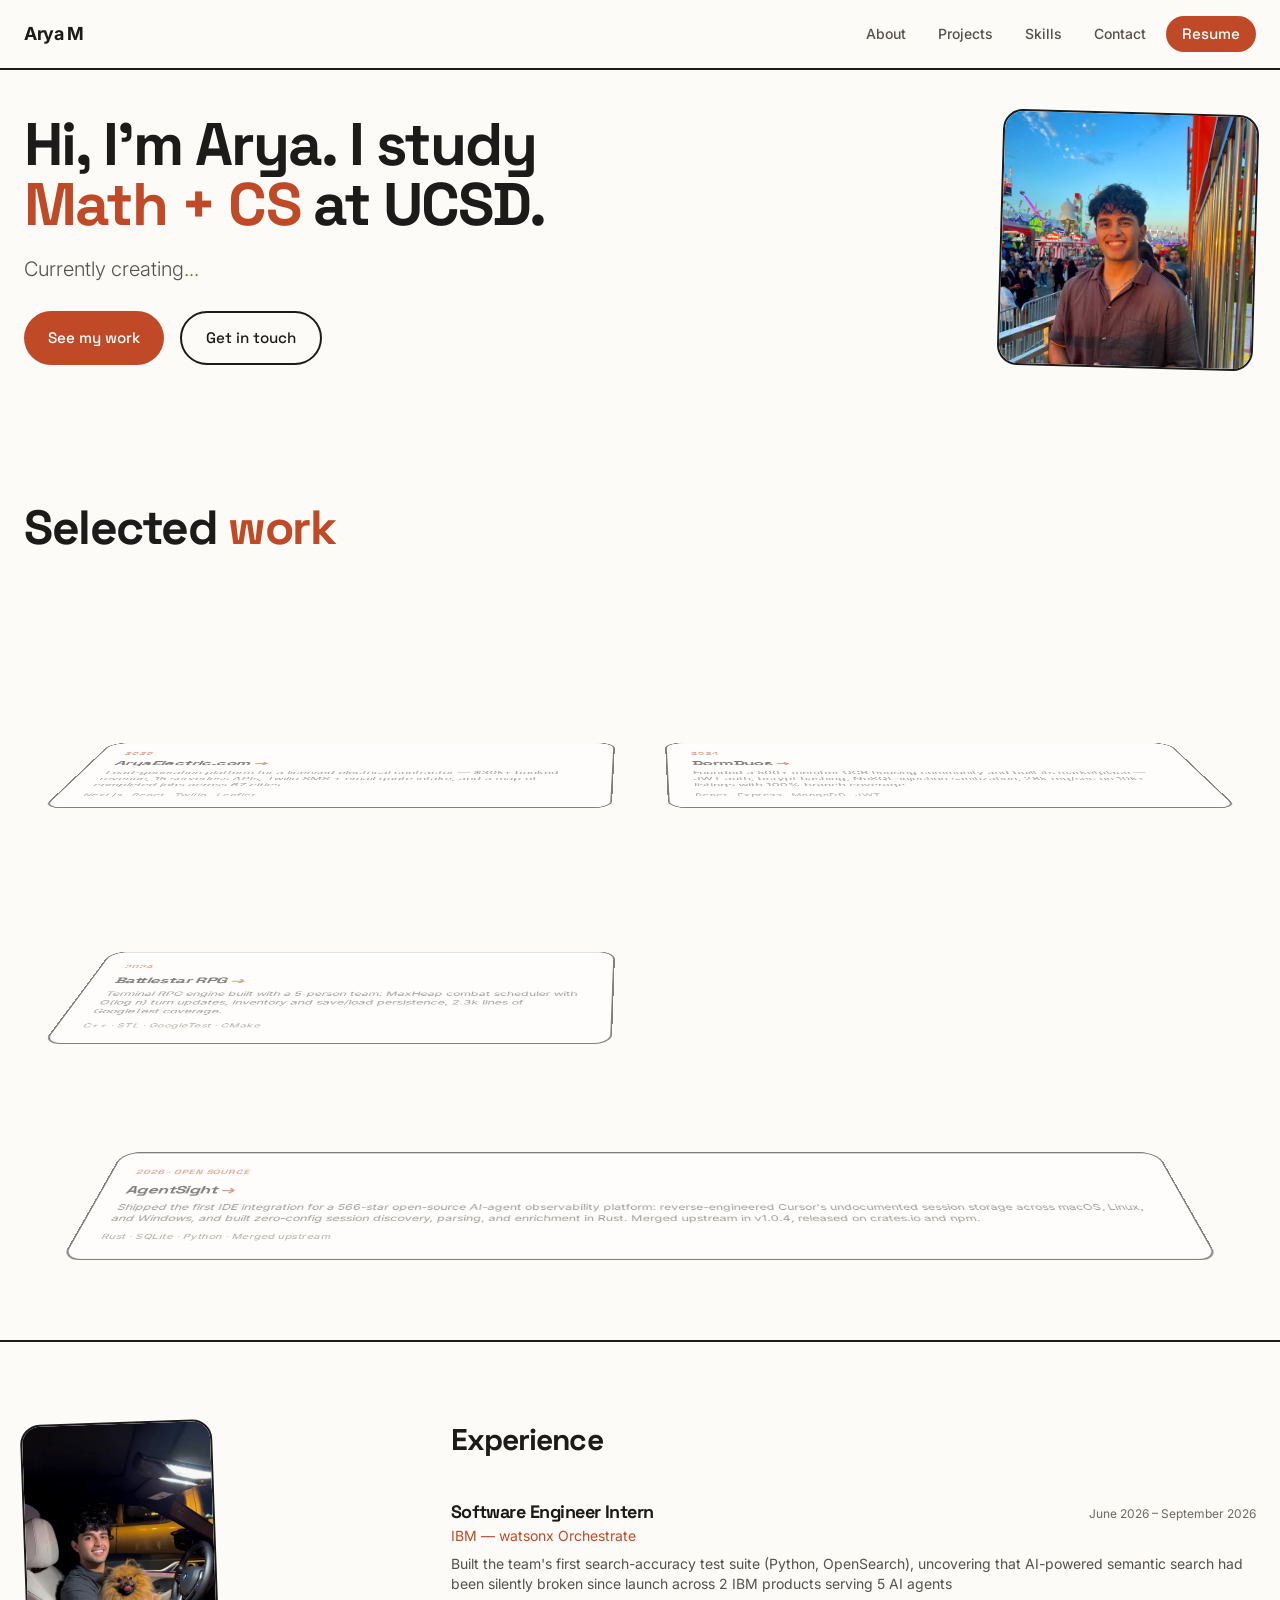
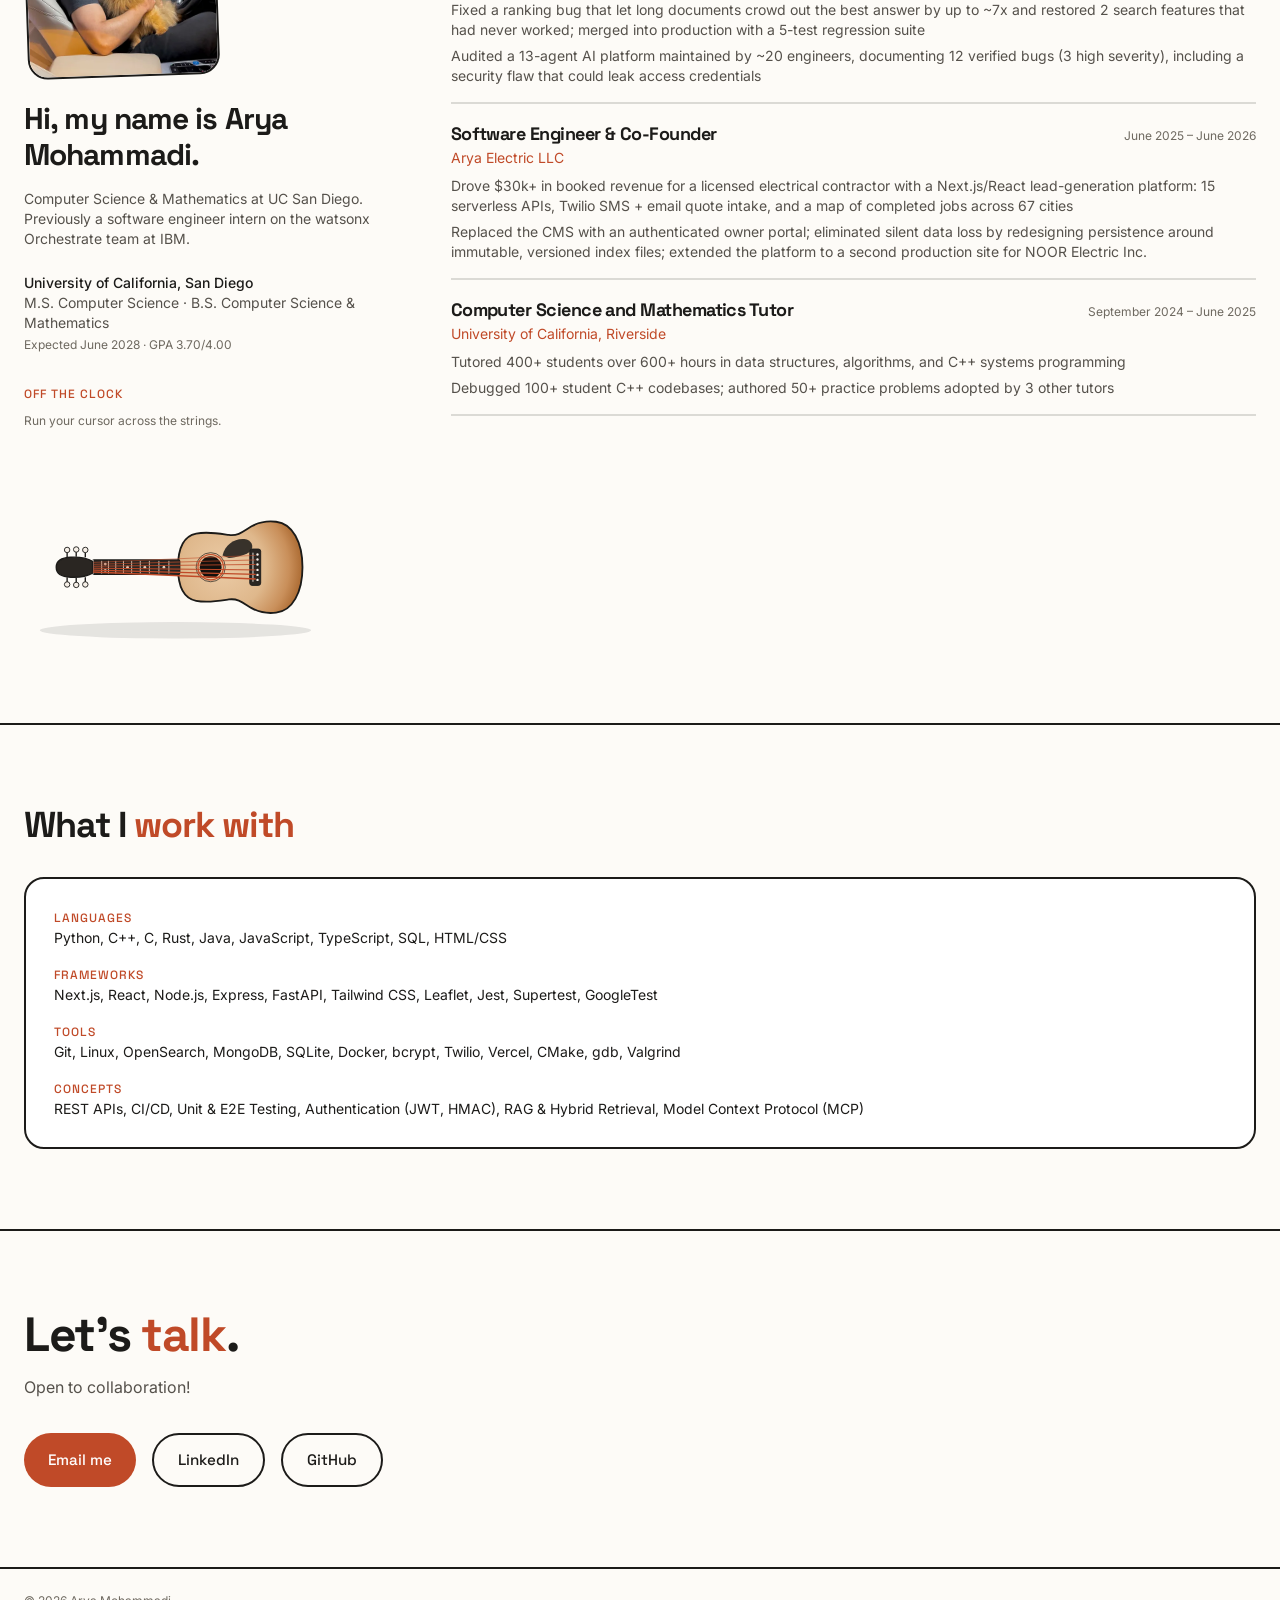
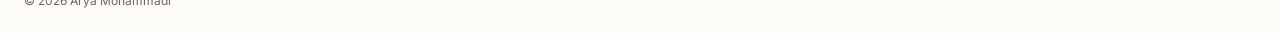
==== commit cbb99ef8: "Update contact line" ====
--- a/index.html
+++ b/index.html
@@ -331,7 +331,7 @@
     <section id="contact" class="py-14 sm:py-20 border-t-2 border-[#1C1B19]">
     <div class="container mx-auto px-6">
         <h2 class="text-3xl sm:text-4xl lg:text-5xl mb-4">Let's <span class="accent">talk</span>.</h2>
-        <p class="text-[#55514B] mb-8 max-w-md">Open to internships and interesting projects. Email is fastest.</p>
+        <p class="text-[#55514B] mb-8 max-w-md">Open to collaboration!</p>
         <div class="flex flex-wrap gap-4">
             <a href="mailto:aryamohammadi.dev@gmail.com" class="btn-fill">Email me</a>
             <a href="https://linkedin.com/in/aryamshahi" target="_blank" rel="noopener noreferrer" class="btn-line">LinkedIn</a>
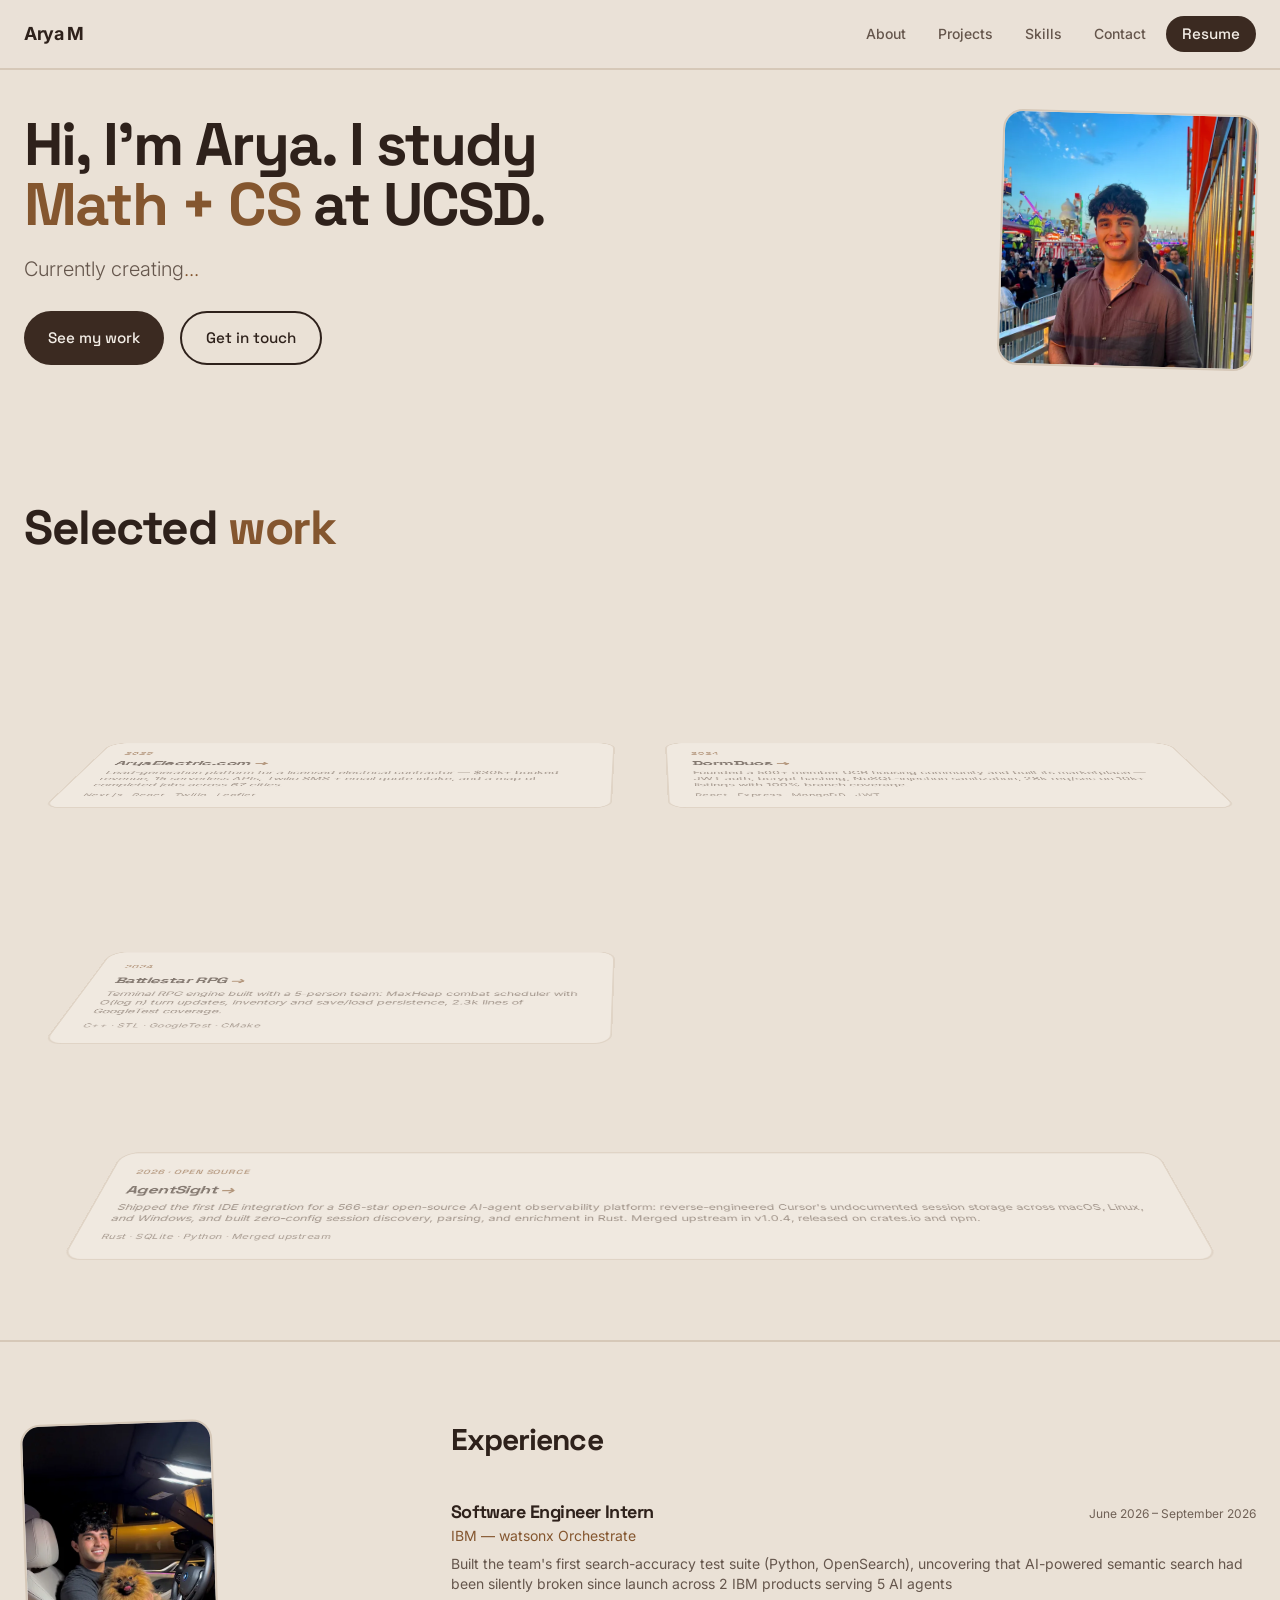
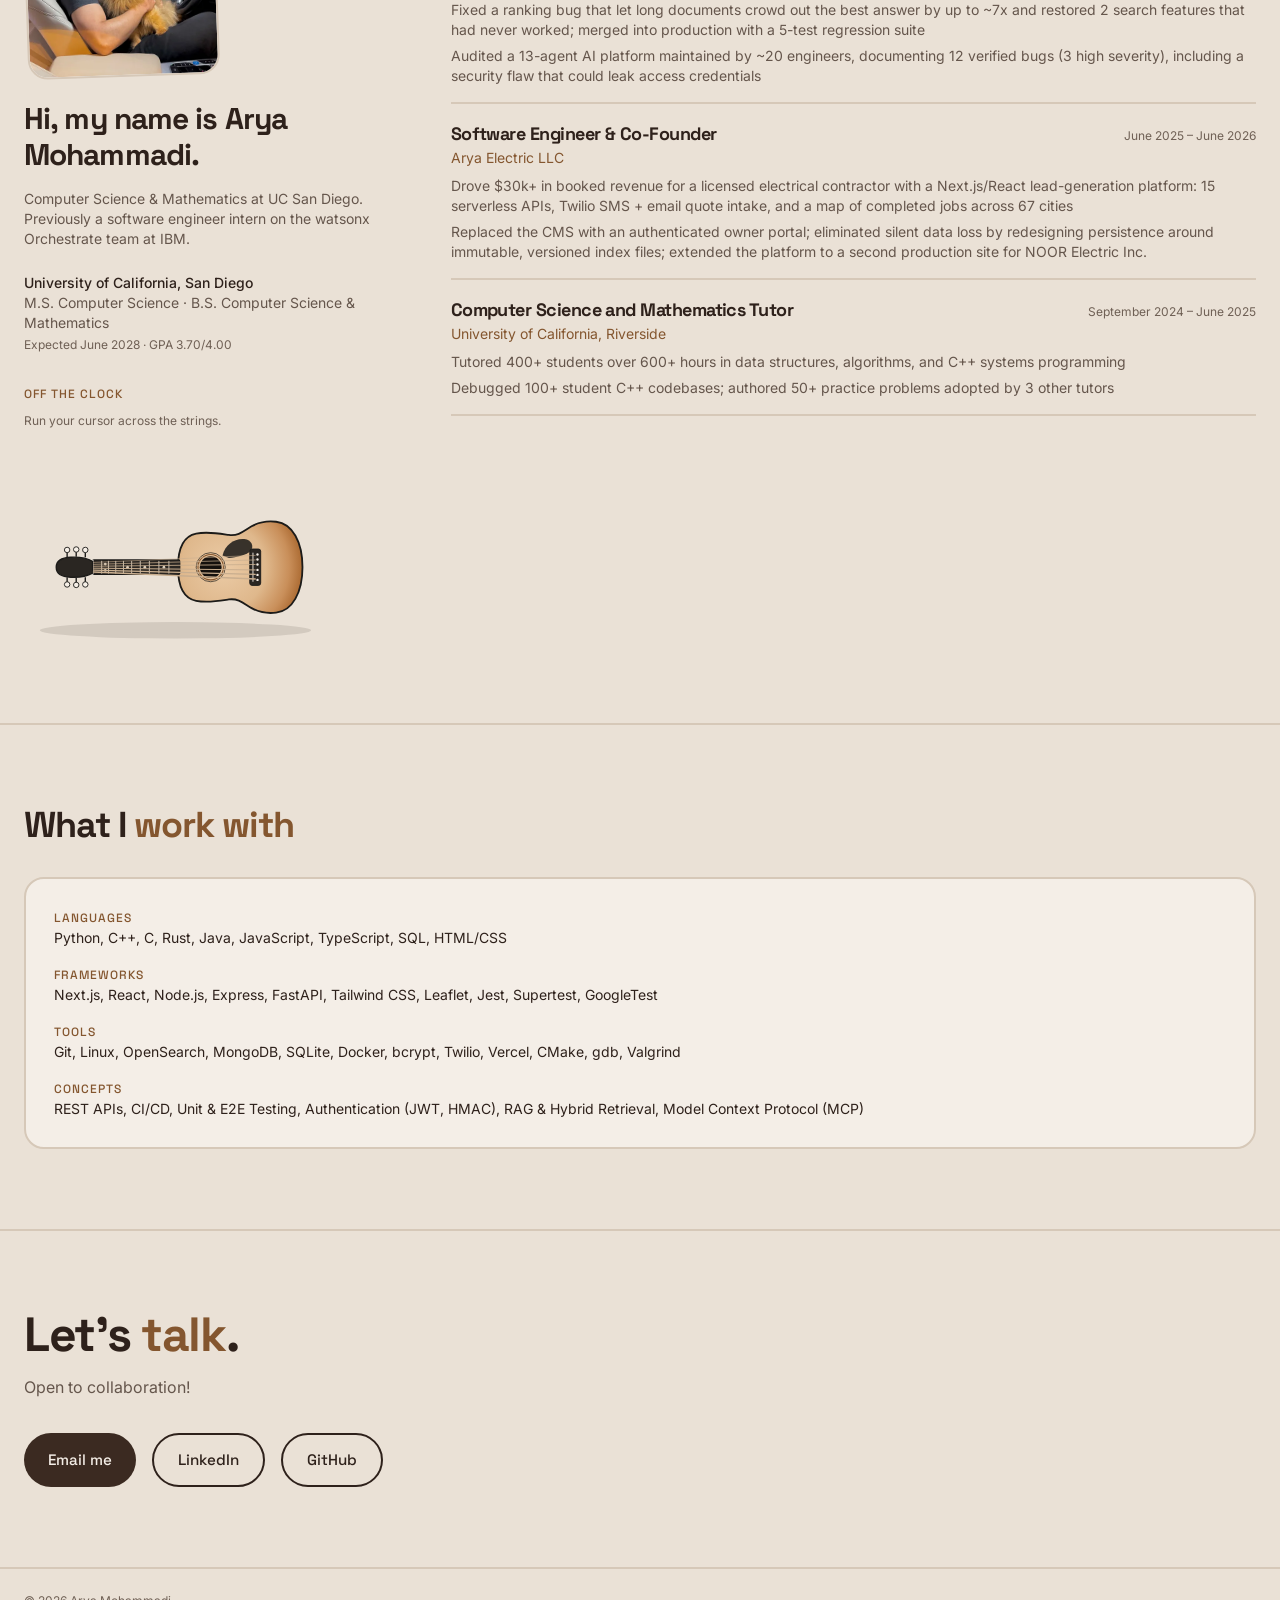
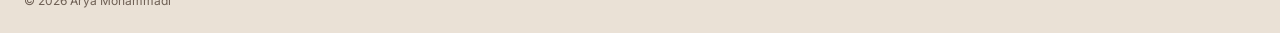
==== commit 2982ceec: "Switch to cortado color scheme Steamed-milk background, espresso buttons, crema highlights and soft " ====
--- a/index.html
+++ b/index.html
@@ -7,6 +7,7 @@
     <meta name="description" content="Arya Mohammadi - Computer Science & Mathematics student at UC San Diego. Previously a Software Engineer Intern at IBM, building full-stack and AI-integrated systems.">
     <meta name="keywords" content="Arya Mohammadi, UCSD, Computer Science, Mathematics, IBM, watsonx, Technical Lead, Full-Stack Developer, React, Next.js, Node.js, Python, C++, Software Engineer">
     <meta name="author" content="Arya Mohammadi">
+    <meta name="theme-color" content="#EAE1D6">
     
     <!-- Open Graph Meta Tags -->
     <meta property="og:title" content="Arya Mohammadi | Computer Science & Mathematics Student">
@@ -66,26 +67,26 @@
     <link href="https://fonts.googleapis.com/css2?family=Space+Grotesk:wght@500;700&family=Inter:wght@300;400;500;600&display=swap" rel="stylesheet">
 
 </head>
-<body class="bg-[#FDFBF7] text-[#1C1B19] overflow-x-hidden">
+<body class="bg-[#EAE1D6] text-[#2E211B] overflow-x-hidden">
 
 
     <!-- Navigation bar goes here -->
-    <header class="fixed w-full z-50 bg-[#FDFBF7]/90 backdrop-blur border-b-2 border-[#1C1B19]">
+    <header class="fixed w-full z-50 bg-[#EAE1D6]/90 backdrop-blur border-b-2 border-[#D6C8B8]">
     <nav class="container mx-auto px-6 py-4 flex justify-between items-center">
         <a href="#" class="font-bold text-lg tracking-tight">Arya M</a>
         
         <!-- Navigation menu for bigger screens -->
         <div class="hidden md:flex items-center space-x-2">
-            <a href="#about" class="text-[#55514B] hover:text-[#1C1B19] text-sm font-medium px-3 py-2">About</a>
-            <a href="#projects" class="text-[#55514B] hover:text-[#1C1B19] text-sm font-medium px-3 py-2">Projects</a>
-            <a href="#skills" class="text-[#55514B] hover:text-[#1C1B19] text-sm font-medium px-3 py-2">Skills</a>
-            <a href="#contact" class="text-[#55514B] hover:text-[#1C1B19] text-sm font-medium px-3 py-2">Contact</a>
+            <a href="#about" class="text-[#65564C] hover:text-[#2E211B] text-sm font-medium px-3 py-2">About</a>
+            <a href="#projects" class="text-[#65564C] hover:text-[#2E211B] text-sm font-medium px-3 py-2">Projects</a>
+            <a href="#skills" class="text-[#65564C] hover:text-[#2E211B] text-sm font-medium px-3 py-2">Skills</a>
+            <a href="#contact" class="text-[#65564C] hover:text-[#2E211B] text-sm font-medium px-3 py-2">Contact</a>
             <a href="AryaResume.pdf" target="_blank" rel="noopener" class="btn-fill text-sm ml-2 !py-2 !px-4">Resume</a>
         </div>
         
         <!-- Mobile Navigation Button -->
         <div class="md:hidden">
-            <button onclick="toggleMobileMenu()" class="text-[#1C1B19] p-2" aria-label="Menu">
+            <button onclick="toggleMobileMenu()" class="text-[#2E211B] p-2" aria-label="Menu">
                 <svg class="h-6 w-6 fill-current" viewBox="0 0 24 24">
                     <path d="M4 5h16a1 1 0 0 1 0 2H4a1 1 0 1 1 0-2zm0 6h16a1 1 0 0 1 0 2H4a1 1 0 0 1 0-2zm0 6h16a1 1 0 0 1 0 2H4a1 1 0 0 1 0-2z"/>
                 </svg>
@@ -94,12 +95,12 @@
     </nav>
     
     <!-- Mobile menu -->
-    <div id="mobile-menu" class="hidden md:hidden bg-[#FDFBF7] border-b-2 border-[#1C1B19] px-6 py-4">
-        <a href="#about" class="block py-2.5 text-[#1C1B19] text-sm font-medium">About</a>
-        <a href="#projects" class="block py-2.5 text-[#1C1B19] text-sm font-medium">Projects</a>
-        <a href="#skills" class="block py-2.5 text-[#1C1B19] text-sm font-medium">Skills</a>
-        <a href="#contact" class="block py-2.5 text-[#1C1B19] text-sm font-medium">Contact</a>
-        <a href="AryaResume.pdf" target="_blank" rel="noopener" class="block py-2.5 text-[#1C1B19] text-sm font-medium">Resume</a>
+    <div id="mobile-menu" class="hidden md:hidden bg-[#EAE1D6] border-b-2 border-[#D6C8B8] px-6 py-4">
+        <a href="#about" class="block py-2.5 text-[#2E211B] text-sm font-medium">About</a>
+        <a href="#projects" class="block py-2.5 text-[#2E211B] text-sm font-medium">Projects</a>
+        <a href="#skills" class="block py-2.5 text-[#2E211B] text-sm font-medium">Skills</a>
+        <a href="#contact" class="block py-2.5 text-[#2E211B] text-sm font-medium">Contact</a>
+        <a href="AryaResume.pdf" target="_blank" rel="noopener" class="block py-2.5 text-[#2E211B] text-sm font-medium">Resume</a>
     </div>
 </header>
 
@@ -113,7 +114,7 @@
                 <h1 class="text-4xl sm:text-5xl lg:text-6xl mb-5">
                     Hi, I'm Arya. I study <span class="accent">Math&nbsp;+&nbsp;CS</span> at UCSD.
                 </h1>
-                <p class="text-lg sm:text-xl text-[#55514B] font-light max-w-xl mb-7">
+                <p class="text-lg sm:text-xl text-[#65564C] font-light max-w-xl mb-7">
                     Currently creating<span class="dots">...</span>
                 </p>
                 <div class="flex flex-wrap gap-4">
@@ -147,27 +148,27 @@
             <a href="https://www.aryaelectric.com" target="_blank" rel="noopener noreferrer" class="card lift block p-7 group">
                 <p class="yr">2025</p>
                 <h3 class="text-xl mb-2">AryaElectric.com <span class="arrow" aria-hidden="true">&rarr;</span></h3>
-                <p class="text-sm text-[#55514B] mb-3">Lead-generation platform for a licensed electrical contractor — $30k+ booked revenue, 15 serverless APIs, Twilio SMS + email quote intake, and a map of completed jobs across 67 cities.</p>
+                <p class="text-sm text-[#65564C] mb-3">Lead-generation platform for a licensed electrical contractor — $30k+ booked revenue, 15 serverless APIs, Twilio SMS + email quote intake, and a map of completed jobs across 67 cities.</p>
                 <p class="stack">Next.js &middot; React &middot; Twilio &middot; Leaflet</p>
             </a>
 
             <a href="https://ucr-housing-frontend.vercel.app/" target="_blank" rel="noopener noreferrer" class="card lift block p-7 group">
                 <p class="yr">2024</p>
                 <h3 class="text-xl mb-2">DormDuos <span class="arrow" aria-hidden="true">&rarr;</span></h3>
-                <p class="text-sm text-[#55514B] mb-3">Founded a 500+ member UCR housing community and built its marketplace — JWT auth, bcrypt hashing, NoSQL-injection sanitization; 28k req/sec on 10k+ listings with 100% branch coverage.</p>
+                <p class="text-sm text-[#65564C] mb-3">Founded a 500+ member UCR housing community and built its marketplace — JWT auth, bcrypt hashing, NoSQL-injection sanitization; 28k req/sec on 10k+ listings with 100% branch coverage.</p>
                 <p class="stack">React &middot; Express &middot; MongoDB &middot; JWT</p>
             </a>
 
             <a href="https://github.com/aryamohammadi/Battlestar-RPG" target="_blank" rel="noopener noreferrer" class="card lift block p-7 group">
                 <p class="yr">2024</p>
                 <h3 class="text-xl mb-2">Battlestar RPG <span class="arrow" aria-hidden="true">&rarr;</span></h3>
-                <p class="text-sm text-[#55514B] mb-3">Terminal RPG engine built with a 5-person team: MaxHeap combat scheduler with O(log n) turn updates, inventory and save/load persistence, 2.3k lines of GoogleTest coverage.</p>
+                <p class="text-sm text-[#65564C] mb-3">Terminal RPG engine built with a 5-person team: MaxHeap combat scheduler with O(log n) turn updates, inventory and save/load persistence, 2.3k lines of GoogleTest coverage.</p>
                 <p class="stack">C++ &middot; STL &middot; GoogleTest &middot; CMake</p>
             </a>
             <a href="https://github.com/eunomia-bpf/agentsight/pull/149" target="_blank" rel="noopener noreferrer" class="card lift block p-7 group" style="grid-column: 1 / -1;">
                 <p class="yr">2026 &middot; OPEN SOURCE</p>
                 <h3 class="text-xl mb-2">AgentSight <span class="arrow" aria-hidden="true">&rarr;</span></h3>
-                <p class="text-sm text-[#55514B] mb-3">Shipped the first IDE integration for a 566-star open-source AI-agent observability platform: reverse-engineered Cursor's undocumented session storage across macOS, Linux, and Windows, and built zero-config session discovery, parsing, and enrichment in Rust. Merged upstream in v1.0.4, released on crates.io and npm.</p>
+                <p class="text-sm text-[#65564C] mb-3">Shipped the first IDE integration for a 566-star open-source AI-agent observability platform: reverse-engineered Cursor's undocumented session storage across macOS, Linux, and Windows, and built zero-config session discovery, parsing, and enrichment in Rust. Merged upstream in v1.0.4, released on crates.io and npm.</p>
                 <p class="stack">Rust &middot; SQLite &middot; Python &middot; Merged upstream</p>
             </a>
 
@@ -178,7 +179,7 @@
 
     
     <!-- My projects section (the important stuff) -->
-    <section id="about" class="py-14 sm:py-20 border-t-2 border-[#1C1B19]">
+    <section id="about" class="py-14 sm:py-20 border-t-2 border-[#D6C8B8]">
     <div class="container mx-auto px-6">
         <div class="grid grid-cols-1 lg:grid-cols-3 gap-8 lg:gap-12">
 
@@ -191,14 +192,14 @@
                     </picture>
                 </div>
                 <h2 class="text-2xl sm:text-3xl mb-4">Hi, my name is Arya Mohammadi.</h2>
-                <p class="text-sm text-[#55514B] mb-6">Computer Science &amp; Mathematics at UC San Diego. Previously a software engineer intern on the watsonx Orchestrate team at IBM.</p>
+                <p class="text-sm text-[#65564C] mb-6">Computer Science &amp; Mathematics at UC San Diego. Previously a software engineer intern on the watsonx Orchestrate team at IBM.</p>
                 <p class="text-sm font-medium">University of California, San Diego</p>
-                <p class="text-sm text-[#55514B]">M.S. Computer Science &middot; B.S. Computer Science &amp; Mathematics</p>
-                <p class="text-xs text-[#6E6960] mt-1">Expected June 2028 &middot; GPA 3.70/4.00</p>
+                <p class="text-sm text-[#65564C]">M.S. Computer Science &middot; B.S. Computer Science &amp; Mathematics</p>
+                <p class="text-xs text-[#6F6055] mt-1">Expected June 2028 &middot; GPA 3.70/4.00</p>
 
                 <div class="mt-8" id="gwrap">
                     <p class="yr">OFF THE CLOCK</p>
-                    <p class="text-xs text-[#6E6960] mb-3">Run your cursor across the strings.</p>
+                    <p class="text-xs text-[#6F6055] mb-3">Run your cursor across the strings.</p>
                     <svg class="art" viewBox="0 0 600 320" aria-hidden="true">
   <defs>
     <radialGradient id="burst" gradientUnits="userSpaceOnUse" cx="150" cy="400" r="170">
@@ -206,7 +207,7 @@
       <stop offset="85%" stop-color="#C98F5A"/><stop offset="100%" stop-color="#B07038"/>
     </radialGradient>
   </defs>
-  <ellipse cx="240" cy="300" rx="215" ry="13" fill="#1C1B19" opacity="0.10"/>
+  <ellipse cx="240" cy="300" rx="215" ry="13" fill="#2E211B" opacity="0.12"/>
   <g transform="translate(28,308) rotate(-90) scale(0.72)">
     <path d="M150 300 C 186 300, 218 310, 224 340 C 229 366, 224 392, 221 412
              C 218 434, 231 446, 240 462 C 250 480, 252 500, 250 516
@@ -217,7 +218,7 @@
     <path d="M176 398 C 200 404, 214 424, 212 446 C 210 462, 196 468, 186 460
              C 176 452, 172 428, 170 412 Z" fill="#2A2622" opacity="0.92"/>
     <circle cx="150" cy="372" r="24" fill="#14100D"/>
-    <circle cx="150" cy="372" r="28" fill="none" stroke="#C04A28" stroke-width="2.5"/>
+    <circle cx="150" cy="372" r="28" fill="none" stroke="#84562F" stroke-width="2.5"/>
     <circle cx="150" cy="372" r="32" fill="none" stroke="#1C1B19" stroke-width="1.5"/>
     <rect x="110" y="458" width="80" height="24" rx="5" fill="#2A2622" stroke="#1C1B19" stroke-width="2"/>
     <path d="M118 465 h64" stroke="#F6EFE7" stroke-width="2"/>
@@ -247,7 +248,7 @@
       <path d="M173 76 h12" stroke-width="3"/><circle cx="189" cy="76" r="6"/>
       <path d="M172 96 h12" stroke-width="3"/><circle cx="188" cy="96" r="6"/>
     </g>
-    <g stroke="#C04A28" stroke-linecap="round">
+    <g stroke="#C9AE8F" stroke-linecap="round">
       <path class="gs1" d="M139.5 114 L 124 470" stroke-width="3.2"/>
       <path class="gs2" d="M143.7 114 L 134 470" stroke-width="2.7"/>
       <path class="gs3" d="M147.9 114 L 144 470" stroke-width="2.2"/>
@@ -270,38 +271,38 @@
 
             <div class="lg:col-span-2">
                 <h2 class="text-2xl sm:text-3xl mb-6">Experience</h2>
-                <div class="py-4 border-b-2 border-[#1C1B19]/15">
+                <div class="py-4 border-b-2 border-[#D6C8B8]">
                     <div class="flex flex-wrap items-baseline justify-between gap-x-4">
                         <h3 class="text-lg">Software Engineer Intern</h3>
-                        <p class="text-xs text-[#6E6960]">June 2026 – September 2026</p>
+                        <p class="text-xs text-[#6F6055]">June 2026 – September 2026</p>
                     </div>
                     <p class="accent text-sm mb-2">IBM — watsonx Orchestrate</p>
                     <ul class="space-y-1.5">
-                        <li class="text-sm text-[#55514B]">Built the team's first search-accuracy test suite (Python, OpenSearch), uncovering that AI-powered semantic search had been silently broken since launch across 2 IBM products serving 5 AI agents</li>
-                            <li class="text-sm text-[#55514B]">Fixed a ranking bug that let long documents crowd out the best answer by up to ~7x and restored 2 search features that had never worked; merged into production with a 5-test regression suite</li>
-                            <li class="text-sm text-[#55514B]">Audited a 13-agent AI platform maintained by ~20 engineers, documenting 12 verified bugs (3 high severity), including a security flaw that could leak access credentials</li>
+                        <li class="text-sm text-[#65564C]">Built the team's first search-accuracy test suite (Python, OpenSearch), uncovering that AI-powered semantic search had been silently broken since launch across 2 IBM products serving 5 AI agents</li>
+                            <li class="text-sm text-[#65564C]">Fixed a ranking bug that let long documents crowd out the best answer by up to ~7x and restored 2 search features that had never worked; merged into production with a 5-test regression suite</li>
+                            <li class="text-sm text-[#65564C]">Audited a 13-agent AI platform maintained by ~20 engineers, documenting 12 verified bugs (3 high severity), including a security flaw that could leak access credentials</li>
                     </ul>
                 </div>
-                <div class="py-4 border-b-2 border-[#1C1B19]/15">
+                <div class="py-4 border-b-2 border-[#D6C8B8]">
                     <div class="flex flex-wrap items-baseline justify-between gap-x-4">
                         <h3 class="text-lg">Software Engineer &amp; Co-Founder</h3>
-                        <p class="text-xs text-[#6E6960]">June 2025 – June 2026</p>
+                        <p class="text-xs text-[#6F6055]">June 2025 – June 2026</p>
                     </div>
                     <p class="accent text-sm mb-2">Arya Electric LLC</p>
                     <ul class="space-y-1.5">
-                        <li class="text-sm text-[#55514B]">Drove $30k+ in booked revenue for a licensed electrical contractor with a Next.js/React lead-generation platform: 15 serverless APIs, Twilio SMS + email quote intake, and a map of completed jobs across 67 cities</li>
-                            <li class="text-sm text-[#55514B]">Replaced the CMS with an authenticated owner portal; eliminated silent data loss by redesigning persistence around immutable, versioned index files; extended the platform to a second production site for NOOR Electric Inc.</li>
+                        <li class="text-sm text-[#65564C]">Drove $30k+ in booked revenue for a licensed electrical contractor with a Next.js/React lead-generation platform: 15 serverless APIs, Twilio SMS + email quote intake, and a map of completed jobs across 67 cities</li>
+                            <li class="text-sm text-[#65564C]">Replaced the CMS with an authenticated owner portal; eliminated silent data loss by redesigning persistence around immutable, versioned index files; extended the platform to a second production site for NOOR Electric Inc.</li>
                     </ul>
                 </div>
-                <div class="py-4 border-b-2 border-[#1C1B19]/15">
+                <div class="py-4 border-b-2 border-[#D6C8B8]">
                     <div class="flex flex-wrap items-baseline justify-between gap-x-4">
                         <h3 class="text-lg">Computer Science and Mathematics Tutor</h3>
-                        <p class="text-xs text-[#6E6960]">September 2024 – June 2025</p>
+                        <p class="text-xs text-[#6F6055]">September 2024 – June 2025</p>
                     </div>
                     <p class="accent text-sm mb-2">University of California, Riverside</p>
                     <ul class="space-y-1.5">
-                        <li class="text-sm text-[#55514B]">Tutored 400+ students over 600+ hours in data structures, algorithms, and C++ systems programming</li>
-                        <li class="text-sm text-[#55514B]">Debugged 100+ student C++ codebases; authored 50+ practice problems adopted by 3 other tutors</li>
+                        <li class="text-sm text-[#65564C]">Tutored 400+ students over 600+ hours in data structures, algorithms, and C++ systems programming</li>
+                        <li class="text-sm text-[#65564C]">Debugged 100+ student C++ codebases; authored 50+ practice problems adopted by 3 other tutors</li>
                     </ul>
                 </div>
             </div>
@@ -312,7 +313,7 @@
 
     
     <!-- Skills I've learned -->
-    <section id="skills" class="py-14 sm:py-20 border-t-2 border-[#1C1B19]">
+    <section id="skills" class="py-14 sm:py-20 border-t-2 border-[#D6C8B8]">
     <div class="container mx-auto px-6">
         <h2 class="text-3xl sm:text-4xl mb-8">What I <span class="accent">work with</span></h2>
         <div class="card p-7 space-y-4">
@@ -328,10 +329,10 @@
     <!-- How to reach me -->
 
     
-    <section id="contact" class="py-14 sm:py-20 border-t-2 border-[#1C1B19]">
+    <section id="contact" class="py-14 sm:py-20 border-t-2 border-[#D6C8B8]">
     <div class="container mx-auto px-6">
         <h2 class="text-3xl sm:text-4xl lg:text-5xl mb-4">Let's <span class="accent">talk</span>.</h2>
-        <p class="text-[#55514B] mb-8 max-w-md">Open to collaboration!</p>
+        <p class="text-[#65564C] mb-8 max-w-md">Open to collaboration!</p>
         <div class="flex flex-wrap gap-4">
             <a href="mailto:aryamohammadi.dev@gmail.com" class="btn-fill">Email me</a>
             <a href="https://linkedin.com/in/aryamshahi" target="_blank" rel="noopener noreferrer" class="btn-line">LinkedIn</a>
@@ -345,8 +346,8 @@
 
     
     <!-- Bottom of the page -->
-    <footer class="border-t-2 border-[#1C1B19] py-6">
-        <div class="container mx-auto px-6 flex flex-wrap justify-between gap-2 text-xs text-[#6E6960]">
+    <footer class="border-t-2 border-[#D6C8B8] py-6">
+        <div class="container mx-auto px-6 flex flex-wrap justify-between gap-2 text-xs text-[#6F6055]">
             <p>&copy; 2026 Arya Mohammadi</p>
         </div>
     </footer>
--- a/css/styles.css
+++ b/css/styles.css
@@ -1,17 +1,23 @@
 /* Arya Mohammadi — portfolio styles. Warm, playful, one big animation. */
 
+/* Cortado palette: steamed milk, crema, espresso */
 :root {
-    --bg: #FDFBF7;
-    --ink: #1C1B19;
-    --accent: #C04A28;
-    --muted: #55514B;
-    --soft: #6E6960;
-    --card-bg: #FFFFFF;
+    --bg: #EAE1D6;        /* steamed milk */
+    --card-bg: #F4EEE7;   /* milk foam */
+    --ink: #2E211B;       /* espresso, main text */
+    --button: #3B2A21;    /* espresso roast, filled buttons */
+    --on-button: #F4EEE7;
+    --accent: #84562F;    /* crema, highlights and labels */
+    --line: #D6C8B8;      /* soft borders */
+    --muted: #65564C;
+    --soft: #6F6055;
     --font-head: 'Space Grotesk', 'Segoe UI', sans-serif;
     --font-body: 'Inter', -apple-system, sans-serif;
 }
 
 html { background: var(--bg); scroll-behavior: smooth; }
+
+::selection { background: var(--button); color: var(--on-button); }
 
 body {
     font-family: var(--font-body);
@@ -42,18 +48,18 @@
     transition: transform 0.26s cubic-bezier(.34,1.56,.48,1), box-shadow 0.26s ease;
 }
 
-.btn-fill { background: var(--accent); color: #fff; }
+.btn-fill { background: var(--button); color: var(--on-button); }
 .btn-line { color: var(--ink); border: 2px solid var(--ink); }
 
 .btn-fill:hover, .btn-line:hover {
     transform: translateY(-3px);
-    box-shadow: 0 8px 0 -3px rgba(28, 27, 25, 0.15);
+    box-shadow: 0 8px 0 -3px rgba(46, 33, 27, 0.18);
 }
 
 /* Card */
 .card {
     background: var(--card-bg);
-    border: 2px solid var(--ink);
+    border: 2px solid var(--line);
     border-radius: 20px;
 }
 
@@ -131,7 +137,7 @@
 .in .card.lift.up:hover {
     transform: translateY(-7px) rotate(-1.2deg);
     transition: transform 0.26s cubic-bezier(.34,1.56,.48,1);
-    box-shadow: 0 13px 0 -4px rgba(28, 27, 25, 0.12);
+    box-shadow: 0 13px 0 -4px rgba(46, 33, 27, 0.14);
 }
 
 .in .card.lift.up:hover .arrow { transform: translateX(5px); }
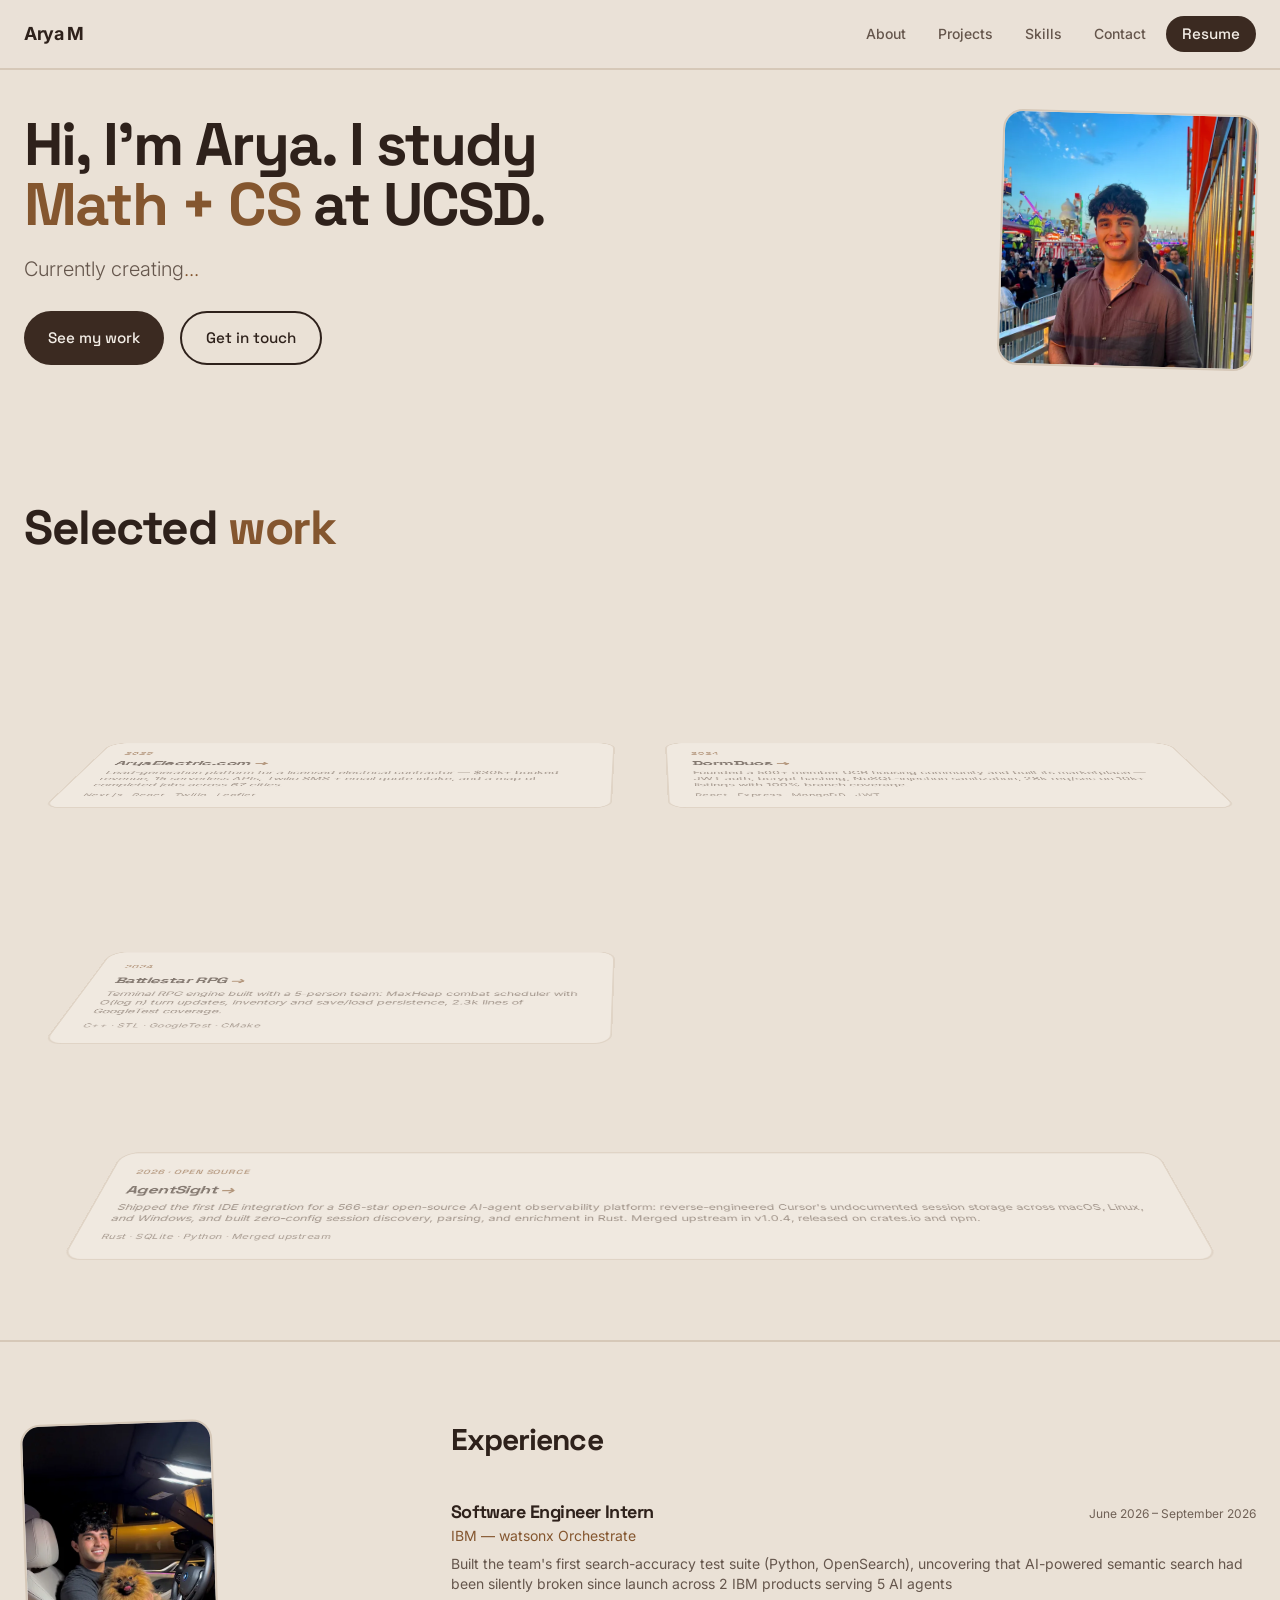
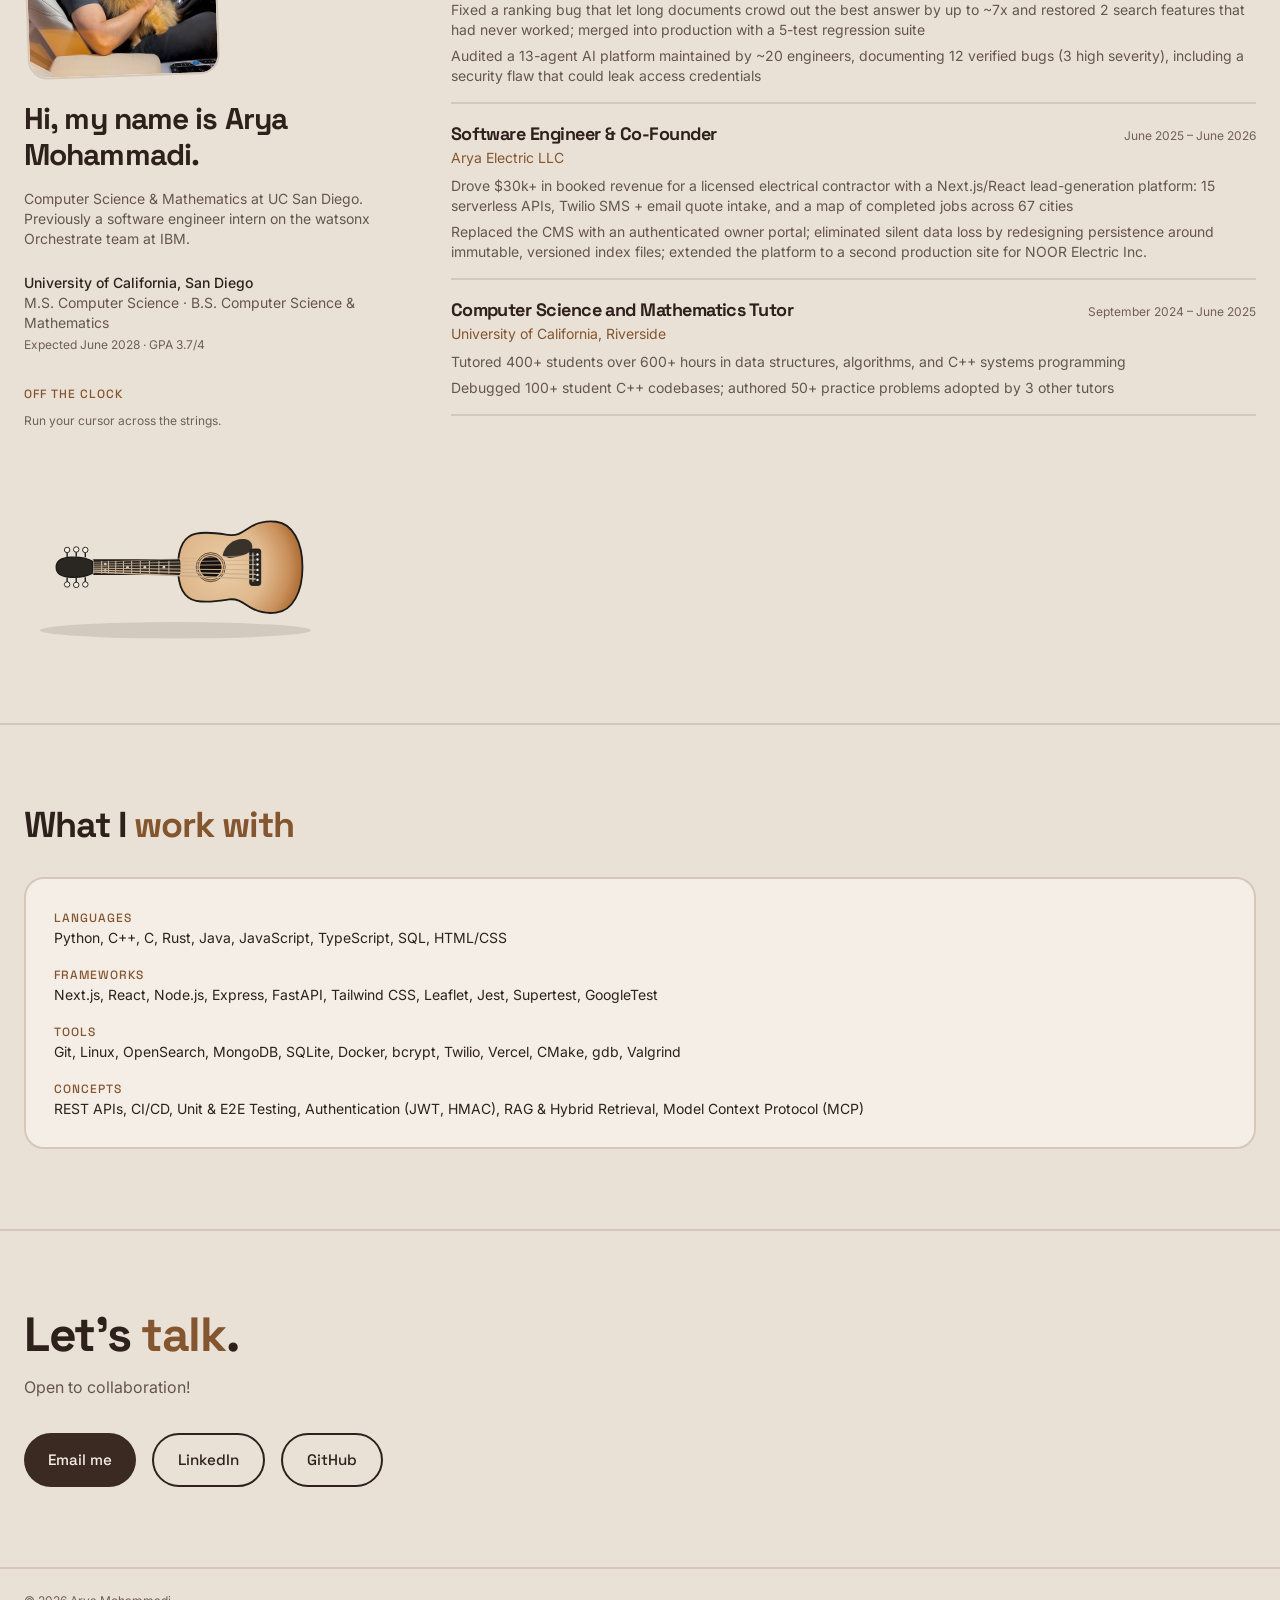
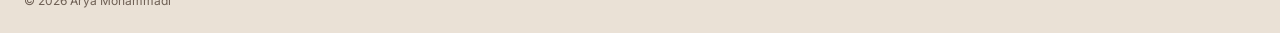
==== commit 2c7c8390: "Show GPA as 3.7/4" ====
--- a/index.html
+++ b/index.html
@@ -195,7 +195,7 @@
                 <p class="text-sm text-[#65564C] mb-6">Computer Science &amp; Mathematics at UC San Diego. Previously a software engineer intern on the watsonx Orchestrate team at IBM.</p>
                 <p class="text-sm font-medium">University of California, San Diego</p>
                 <p class="text-sm text-[#65564C]">M.S. Computer Science &middot; B.S. Computer Science &amp; Mathematics</p>
-                <p class="text-xs text-[#6F6055] mt-1">Expected June 2028 &middot; GPA 3.70/4.00</p>
+                <p class="text-xs text-[#6F6055] mt-1">Expected June 2028 &middot; GPA 3.7/4</p>
 
                 <div class="mt-8" id="gwrap">
                     <p class="yr">OFF THE CLOCK</p>
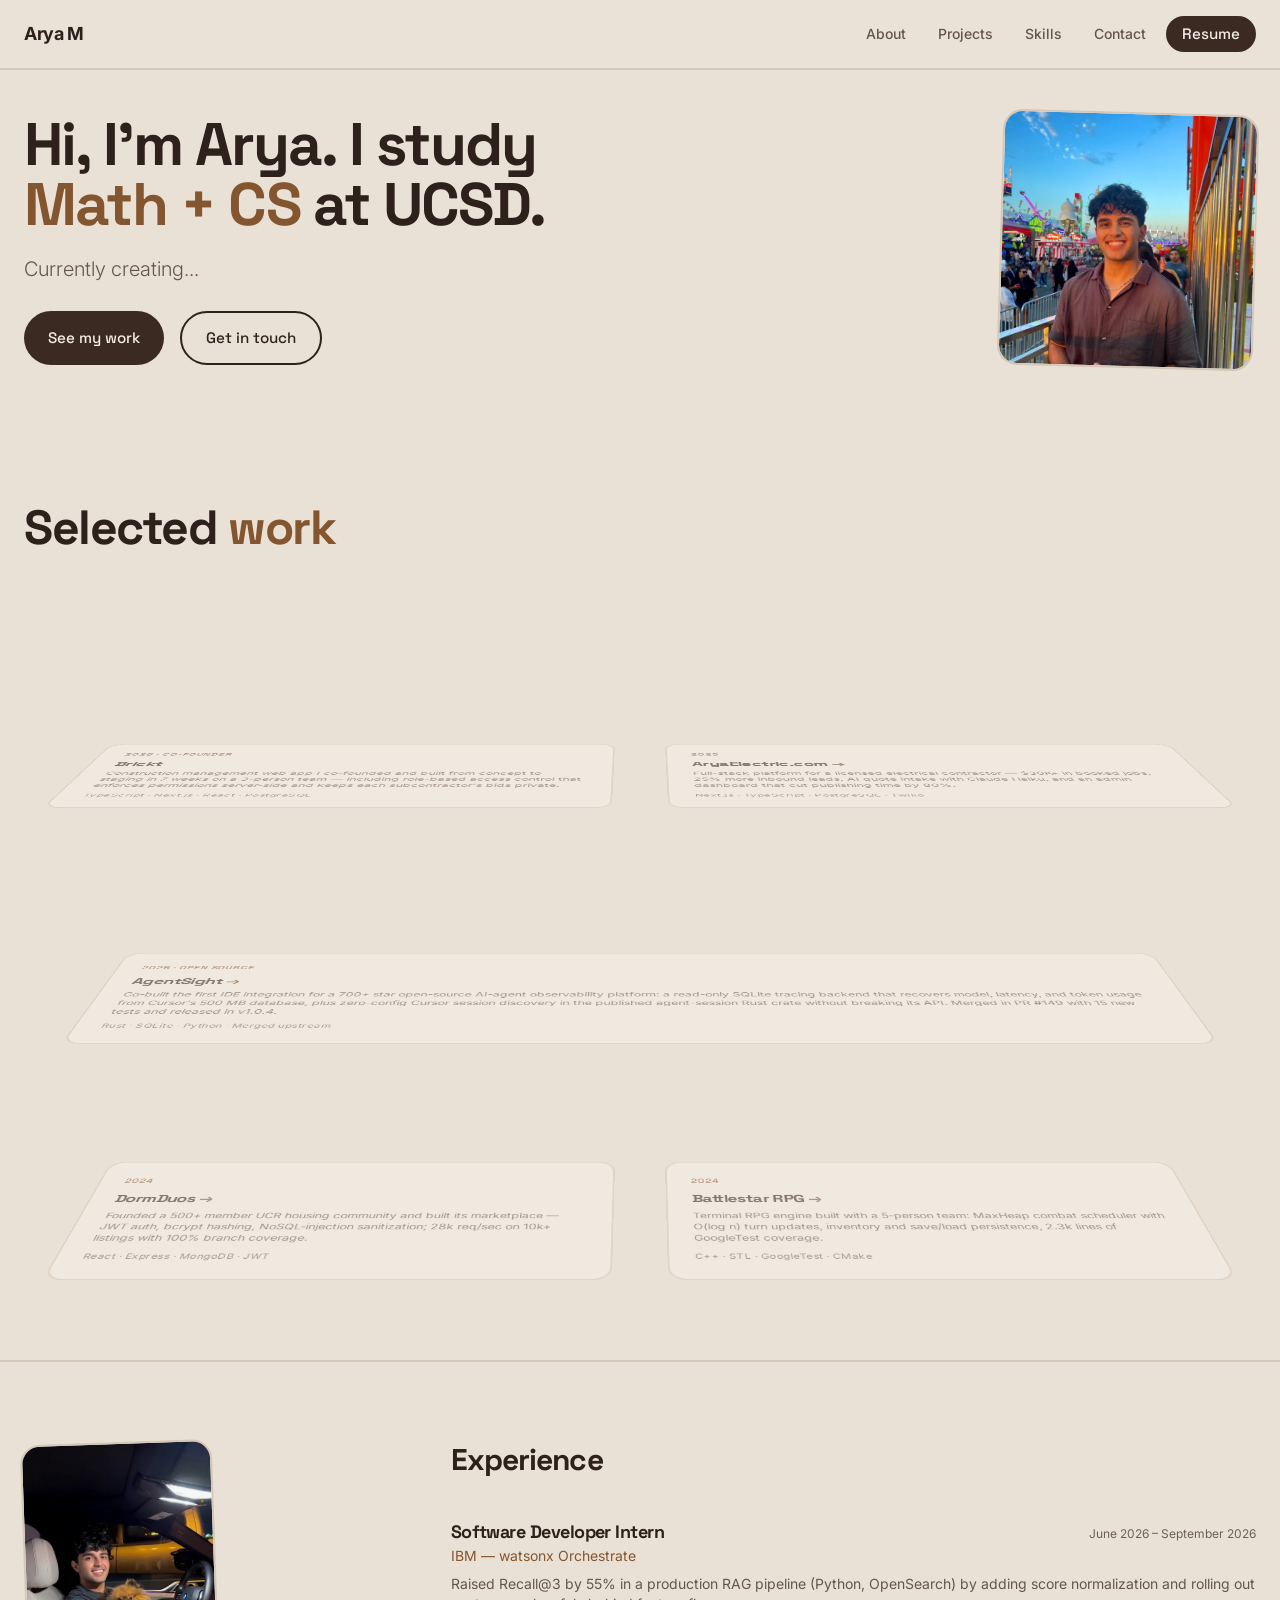
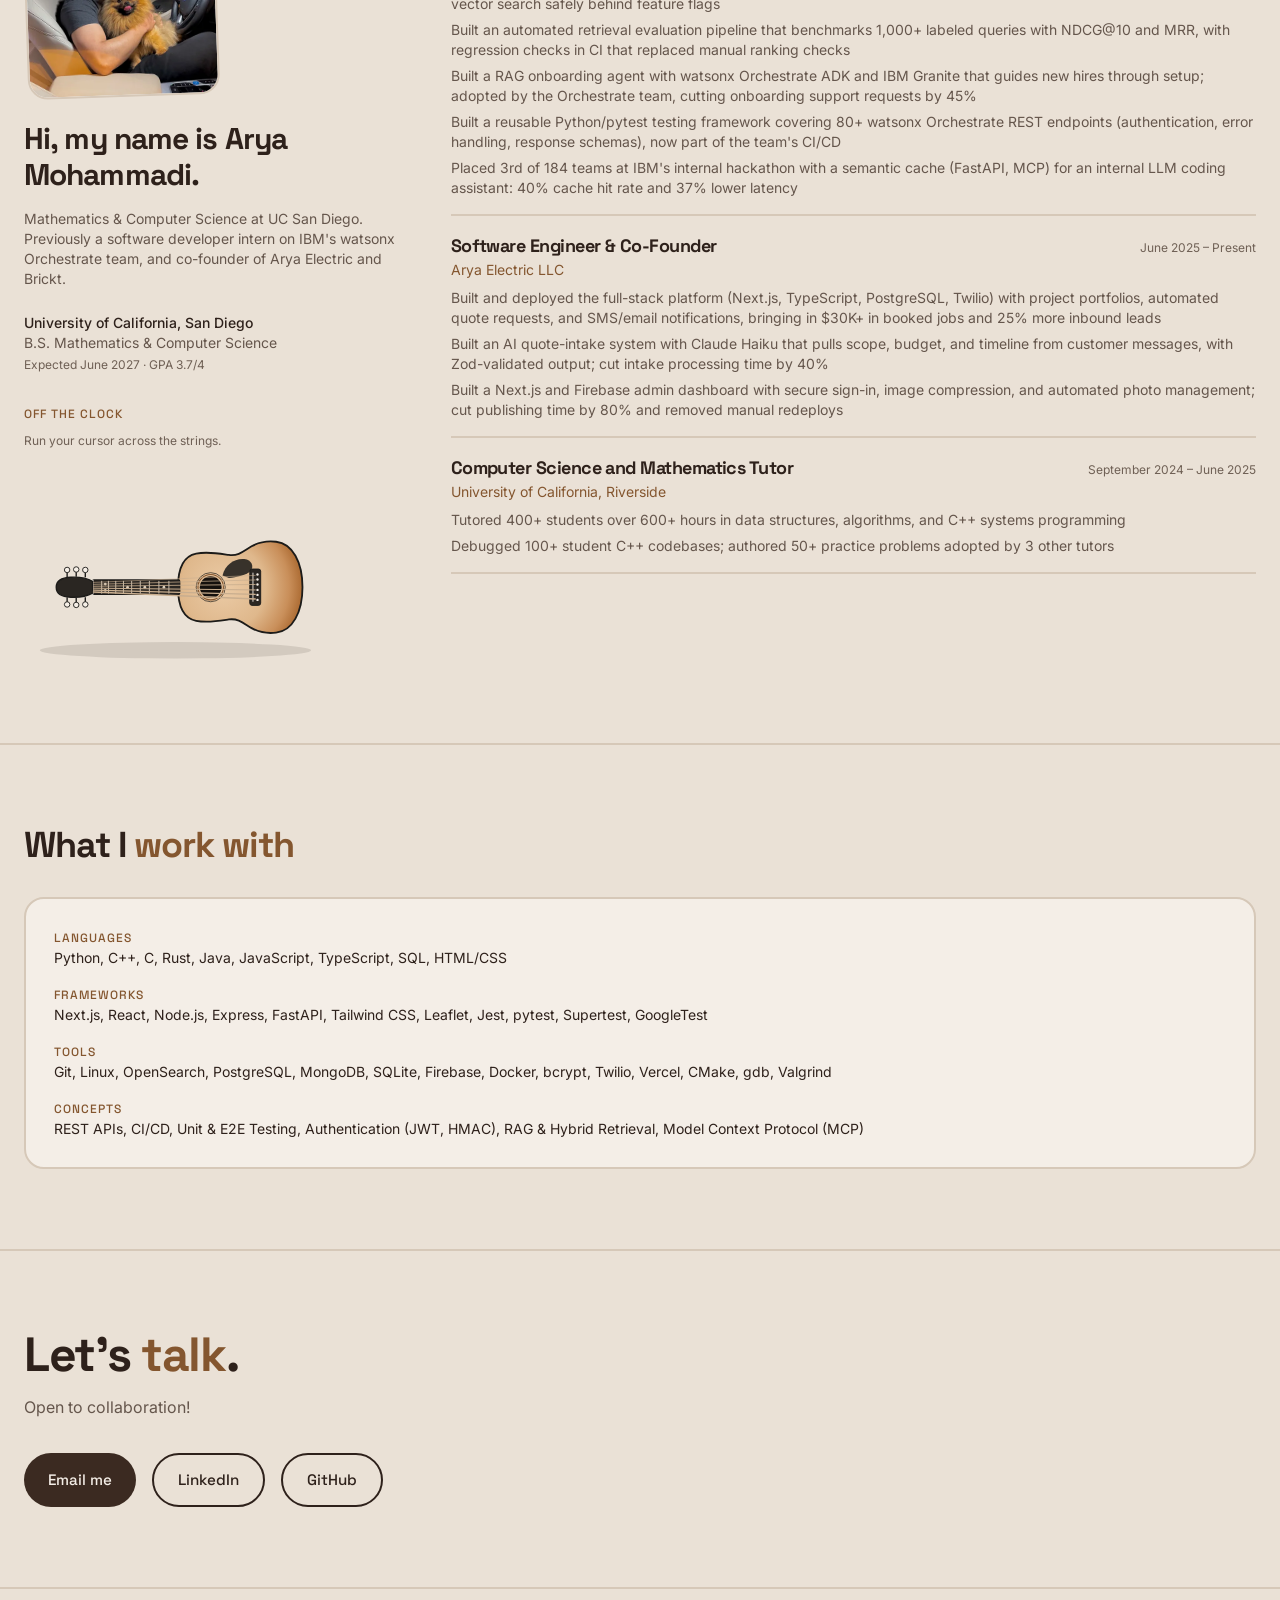
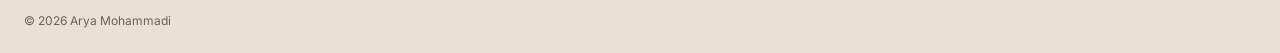
==== commit 9d57e069: "Update site to match latest resume New IBM and Arya Electric bullets, Software Developer Intern titl" ====
--- a/index.html
+++ b/index.html
@@ -4,14 +4,14 @@
     <meta charset="UTF-8">
     <meta name="viewport" content="width=device-width, initial-scale=1.0">
     <title>Arya Mohammadi | Computer Science & Mathematics @ UCSD</title>
-    <meta name="description" content="Arya Mohammadi - Computer Science & Mathematics student at UC San Diego. Previously a Software Engineer Intern at IBM, building full-stack and AI-integrated systems.">
-    <meta name="keywords" content="Arya Mohammadi, UCSD, Computer Science, Mathematics, IBM, watsonx, Technical Lead, Full-Stack Developer, React, Next.js, Node.js, Python, C++, Software Engineer">
+    <meta name="description" content="Arya Mohammadi - Computer Science & Mathematics student at UC San Diego. Previously a Software Developer Intern at IBM, building full-stack and AI-integrated systems.">
+    <meta name="keywords" content="Arya Mohammadi, UCSD, Computer Science, Mathematics, IBM, watsonx, Brickt, Arya Electric, Full-Stack Developer, RAG, React, Next.js, TypeScript, Node.js, Python, Rust, C++, Software Engineer">
     <meta name="author" content="Arya Mohammadi">
     <meta name="theme-color" content="#EAE1D6">
     
     <!-- Open Graph Meta Tags -->
     <meta property="og:title" content="Arya Mohammadi | Computer Science & Mathematics Student">
-    <meta property="og:description" content="Computer Science & Mathematics student at UC San Diego. Previously a Software Engineer Intern at IBM, building full-stack and AI-integrated systems.">
+    <meta property="og:description" content="Computer Science & Mathematics student at UC San Diego. Previously a Software Developer Intern at IBM, building full-stack and AI-integrated systems.">
     <meta property="og:type" content="website">
     <meta property="og:url" content="https://aryamohammadi.github.io">
     <meta property="og:image" content="https://aryamohammadi.github.io/images/arya-og.jpg">
@@ -19,7 +19,7 @@
     <!-- Twitter Card Meta Tags -->
     <meta name="twitter:card" content="summary_large_image">
     <meta name="twitter:title" content="Arya Mohammadi | Computer Science & Mathematics Student">
-    <meta name="twitter:description" content="Computer Science & Mathematics student at UC San Diego. Previously a Software Engineer Intern at IBM, building full-stack and AI-integrated systems.">
+    <meta name="twitter:description" content="Computer Science & Mathematics student at UC San Diego. Previously a Software Developer Intern at IBM, building full-stack and AI-integrated systems.">
     <meta name="twitter:image" content="https://aryamohammadi.github.io/images/arya-og.jpg">
     
     <!-- Little icon for the browser tab -->
@@ -145,11 +145,26 @@
         <h2 class="text-3xl sm:text-4xl lg:text-5xl mb-10">Selected <span class="accent">work</span></h2>
         <div class="cards grid grid-cols-1 sm:grid-cols-2 gap-5">
 
+            <!-- Brickt's repo is private, so this card has no link -->
+            <div class="card lift no-link block p-7">
+                <p class="yr">2026 &middot; CO-FOUNDER</p>
+                <h3 class="text-xl mb-2">Brickt</h3>
+                <p class="text-sm text-[#65564C] mb-3">Construction management web app I co-founded and built from concept to staging in 7 weeks on a 3-person team — including role-based access control that enforces permissions server-side and keeps each subcontractor's bids private.</p>
+                <p class="stack">TypeScript &middot; Next.js &middot; React &middot; PostgreSQL</p>
+            </div>
+
             <a href="https://www.aryaelectric.com" target="_blank" rel="noopener noreferrer" class="card lift block p-7 group">
                 <p class="yr">2025</p>
                 <h3 class="text-xl mb-2">AryaElectric.com <span class="arrow" aria-hidden="true">&rarr;</span></h3>
-                <p class="text-sm text-[#65564C] mb-3">Lead-generation platform for a licensed electrical contractor — $30k+ booked revenue, 15 serverless APIs, Twilio SMS + email quote intake, and a map of completed jobs across 67 cities.</p>
-                <p class="stack">Next.js &middot; React &middot; Twilio &middot; Leaflet</p>
+                <p class="text-sm text-[#65564C] mb-3">Full-stack platform for a licensed electrical contractor — $30K+ in booked jobs, 25% more inbound leads, AI quote intake with Claude Haiku, and an admin dashboard that cut publishing time by 80%.</p>
+                <p class="stack">Next.js &middot; TypeScript &middot; PostgreSQL &middot; Twilio</p>
+            </a>
+
+            <a href="https://github.com/eunomia-bpf/agentsight/pull/149" target="_blank" rel="noopener noreferrer" class="card lift block p-7 group" style="grid-column: 1 / -1;">
+                <p class="yr">2026 &middot; OPEN SOURCE</p>
+                <h3 class="text-xl mb-2">AgentSight <span class="arrow" aria-hidden="true">&rarr;</span></h3>
+                <p class="text-sm text-[#65564C] mb-3">Co-built the first IDE integration for a 700+ star open-source AI-agent observability platform: a read-only SQLite tracing backend that recovers model, latency, and token usage from Cursor's 500 MB database, plus zero-config Cursor session discovery in the published agent-session Rust crate without breaking its API. Merged in PR #149 with 15 new tests and released in v1.0.4.</p>
+                <p class="stack">Rust &middot; SQLite &middot; Python &middot; Merged upstream</p>
             </a>
 
             <a href="https://ucr-housing-frontend.vercel.app/" target="_blank" rel="noopener noreferrer" class="card lift block p-7 group">
@@ -164,12 +179,6 @@
                 <h3 class="text-xl mb-2">Battlestar RPG <span class="arrow" aria-hidden="true">&rarr;</span></h3>
                 <p class="text-sm text-[#65564C] mb-3">Terminal RPG engine built with a 5-person team: MaxHeap combat scheduler with O(log n) turn updates, inventory and save/load persistence, 2.3k lines of GoogleTest coverage.</p>
                 <p class="stack">C++ &middot; STL &middot; GoogleTest &middot; CMake</p>
-            </a>
-            <a href="https://github.com/eunomia-bpf/agentsight/pull/149" target="_blank" rel="noopener noreferrer" class="card lift block p-7 group" style="grid-column: 1 / -1;">
-                <p class="yr">2026 &middot; OPEN SOURCE</p>
-                <h3 class="text-xl mb-2">AgentSight <span class="arrow" aria-hidden="true">&rarr;</span></h3>
-                <p class="text-sm text-[#65564C] mb-3">Shipped the first IDE integration for a 566-star open-source AI-agent observability platform: reverse-engineered Cursor's undocumented session storage across macOS, Linux, and Windows, and built zero-config session discovery, parsing, and enrichment in Rust. Merged upstream in v1.0.4, released on crates.io and npm.</p>
-                <p class="stack">Rust &middot; SQLite &middot; Python &middot; Merged upstream</p>
             </a>
 
 
@@ -192,10 +201,10 @@
                     </picture>
                 </div>
                 <h2 class="text-2xl sm:text-3xl mb-4">Hi, my name is Arya Mohammadi.</h2>
-                <p class="text-sm text-[#65564C] mb-6">Computer Science &amp; Mathematics at UC San Diego. Previously a software engineer intern on the watsonx Orchestrate team at IBM.</p>
+                <p class="text-sm text-[#65564C] mb-6">Mathematics &amp; Computer Science at UC San Diego. Previously a software developer intern on IBM's watsonx Orchestrate team, and co-founder of Arya Electric and Brickt.</p>
                 <p class="text-sm font-medium">University of California, San Diego</p>
-                <p class="text-sm text-[#65564C]">M.S. Computer Science &middot; B.S. Computer Science &amp; Mathematics</p>
-                <p class="text-xs text-[#6F6055] mt-1">Expected June 2028 &middot; GPA 3.7/4</p>
+                <p class="text-sm text-[#65564C]">B.S. Mathematics &amp; Computer Science</p>
+                <p class="text-xs text-[#6F6055] mt-1">Expected June 2027 &middot; GPA 3.7/4</p>
 
                 <div class="mt-8" id="gwrap">
                     <p class="yr">OFF THE CLOCK</p>
@@ -273,25 +282,28 @@
                 <h2 class="text-2xl sm:text-3xl mb-6">Experience</h2>
                 <div class="py-4 border-b-2 border-[#D6C8B8]">
                     <div class="flex flex-wrap items-baseline justify-between gap-x-4">
-                        <h3 class="text-lg">Software Engineer Intern</h3>
+                        <h3 class="text-lg">Software Developer Intern</h3>
                         <p class="text-xs text-[#6F6055]">June 2026 – September 2026</p>
                     </div>
                     <p class="accent text-sm mb-2">IBM — watsonx Orchestrate</p>
                     <ul class="space-y-1.5">
-                        <li class="text-sm text-[#65564C]">Built the team's first search-accuracy test suite (Python, OpenSearch), uncovering that AI-powered semantic search had been silently broken since launch across 2 IBM products serving 5 AI agents</li>
-                            <li class="text-sm text-[#65564C]">Fixed a ranking bug that let long documents crowd out the best answer by up to ~7x and restored 2 search features that had never worked; merged into production with a 5-test regression suite</li>
-                            <li class="text-sm text-[#65564C]">Audited a 13-agent AI platform maintained by ~20 engineers, documenting 12 verified bugs (3 high severity), including a security flaw that could leak access credentials</li>
+                        <li class="text-sm text-[#65564C]">Raised Recall@3 by 55% in a production RAG pipeline (Python, OpenSearch) by adding score normalization and rolling out vector search safely behind feature flags</li>
+                        <li class="text-sm text-[#65564C]">Built an automated retrieval evaluation pipeline that benchmarks 1,000+ labeled queries with NDCG@10 and MRR, with regression checks in CI that replaced manual ranking checks</li>
+                        <li class="text-sm text-[#65564C]">Built a RAG onboarding agent with watsonx Orchestrate ADK and IBM Granite that guides new hires through setup; adopted by the Orchestrate team, cutting onboarding support requests by 45%</li>
+                        <li class="text-sm text-[#65564C]">Built a reusable Python/pytest testing framework covering 80+ watsonx Orchestrate REST endpoints (authentication, error handling, response schemas), now part of the team's CI/CD</li>
+                        <li class="text-sm text-[#65564C]">Placed 3rd of 184 teams at IBM's internal hackathon with a semantic cache (FastAPI, MCP) for an internal LLM coding assistant: 40% cache hit rate and 37% lower latency</li>
                     </ul>
                 </div>
                 <div class="py-4 border-b-2 border-[#D6C8B8]">
                     <div class="flex flex-wrap items-baseline justify-between gap-x-4">
                         <h3 class="text-lg">Software Engineer &amp; Co-Founder</h3>
-                        <p class="text-xs text-[#6F6055]">June 2025 – June 2026</p>
+                        <p class="text-xs text-[#6F6055]">June 2025 – Present</p>
                     </div>
                     <p class="accent text-sm mb-2">Arya Electric LLC</p>
                     <ul class="space-y-1.5">
-                        <li class="text-sm text-[#65564C]">Drove $30k+ in booked revenue for a licensed electrical contractor with a Next.js/React lead-generation platform: 15 serverless APIs, Twilio SMS + email quote intake, and a map of completed jobs across 67 cities</li>
-                            <li class="text-sm text-[#65564C]">Replaced the CMS with an authenticated owner portal; eliminated silent data loss by redesigning persistence around immutable, versioned index files; extended the platform to a second production site for NOOR Electric Inc.</li>
+                        <li class="text-sm text-[#65564C]">Built and deployed the full-stack platform (Next.js, TypeScript, PostgreSQL, Twilio) with project portfolios, automated quote requests, and SMS/email notifications, bringing in $30K+ in booked jobs and 25% more inbound leads</li>
+                        <li class="text-sm text-[#65564C]">Built an AI quote-intake system with Claude Haiku that pulls scope, budget, and timeline from customer messages, with Zod-validated output; cut intake processing time by 40%</li>
+                        <li class="text-sm text-[#65564C]">Built a Next.js and Firebase admin dashboard with secure sign-in, image compression, and automated photo management; cut publishing time by 80% and removed manual redeploys</li>
                     </ul>
                 </div>
                 <div class="py-4 border-b-2 border-[#D6C8B8]">
@@ -318,8 +330,8 @@
         <h2 class="text-3xl sm:text-4xl mb-8">What I <span class="accent">work with</span></h2>
         <div class="card p-7 space-y-4">
             <p class="text-sm"><span class="yr">LANGUAGES</span><br>Python, C++, C, Rust, Java, JavaScript, TypeScript, SQL, HTML/CSS</p>
-            <p class="text-sm"><span class="yr">FRAMEWORKS</span><br>Next.js, React, Node.js, Express, FastAPI, Tailwind CSS, Leaflet, Jest, Supertest, GoogleTest</p>
-            <p class="text-sm"><span class="yr">TOOLS</span><br>Git, Linux, OpenSearch, MongoDB, SQLite, Docker, bcrypt, Twilio, Vercel, CMake, gdb, Valgrind</p>
+            <p class="text-sm"><span class="yr">FRAMEWORKS</span><br>Next.js, React, Node.js, Express, FastAPI, Tailwind CSS, Leaflet, Jest, pytest, Supertest, GoogleTest</p>
+            <p class="text-sm"><span class="yr">TOOLS</span><br>Git, Linux, OpenSearch, PostgreSQL, MongoDB, SQLite, Firebase, Docker, bcrypt, Twilio, Vercel, CMake, gdb, Valgrind</p>
             <p class="text-sm"><span class="yr">CONCEPTS</span><br>REST APIs, CI/CD, Unit &amp; E2E Testing, Authentication (JWT, HMAC), RAG &amp; Hybrid Retrieval, Model Context Protocol (MCP)</p>
         </div>
     </div>
--- a/css/styles.css
+++ b/css/styles.css
@@ -142,6 +142,9 @@
 
 .in .card.lift.up:hover .arrow { transform: translateX(5px); }
 
+/* Cards without a link (like Brickt) shouldn't bounce like they're clickable. */
+.in .card.lift.up.no-link:hover { transform: none; box-shadow: none; }
+
 @media (prefers-reduced-motion: reduce) {
     .card.lift { transform: none !important; opacity: 1 !important; }
 }
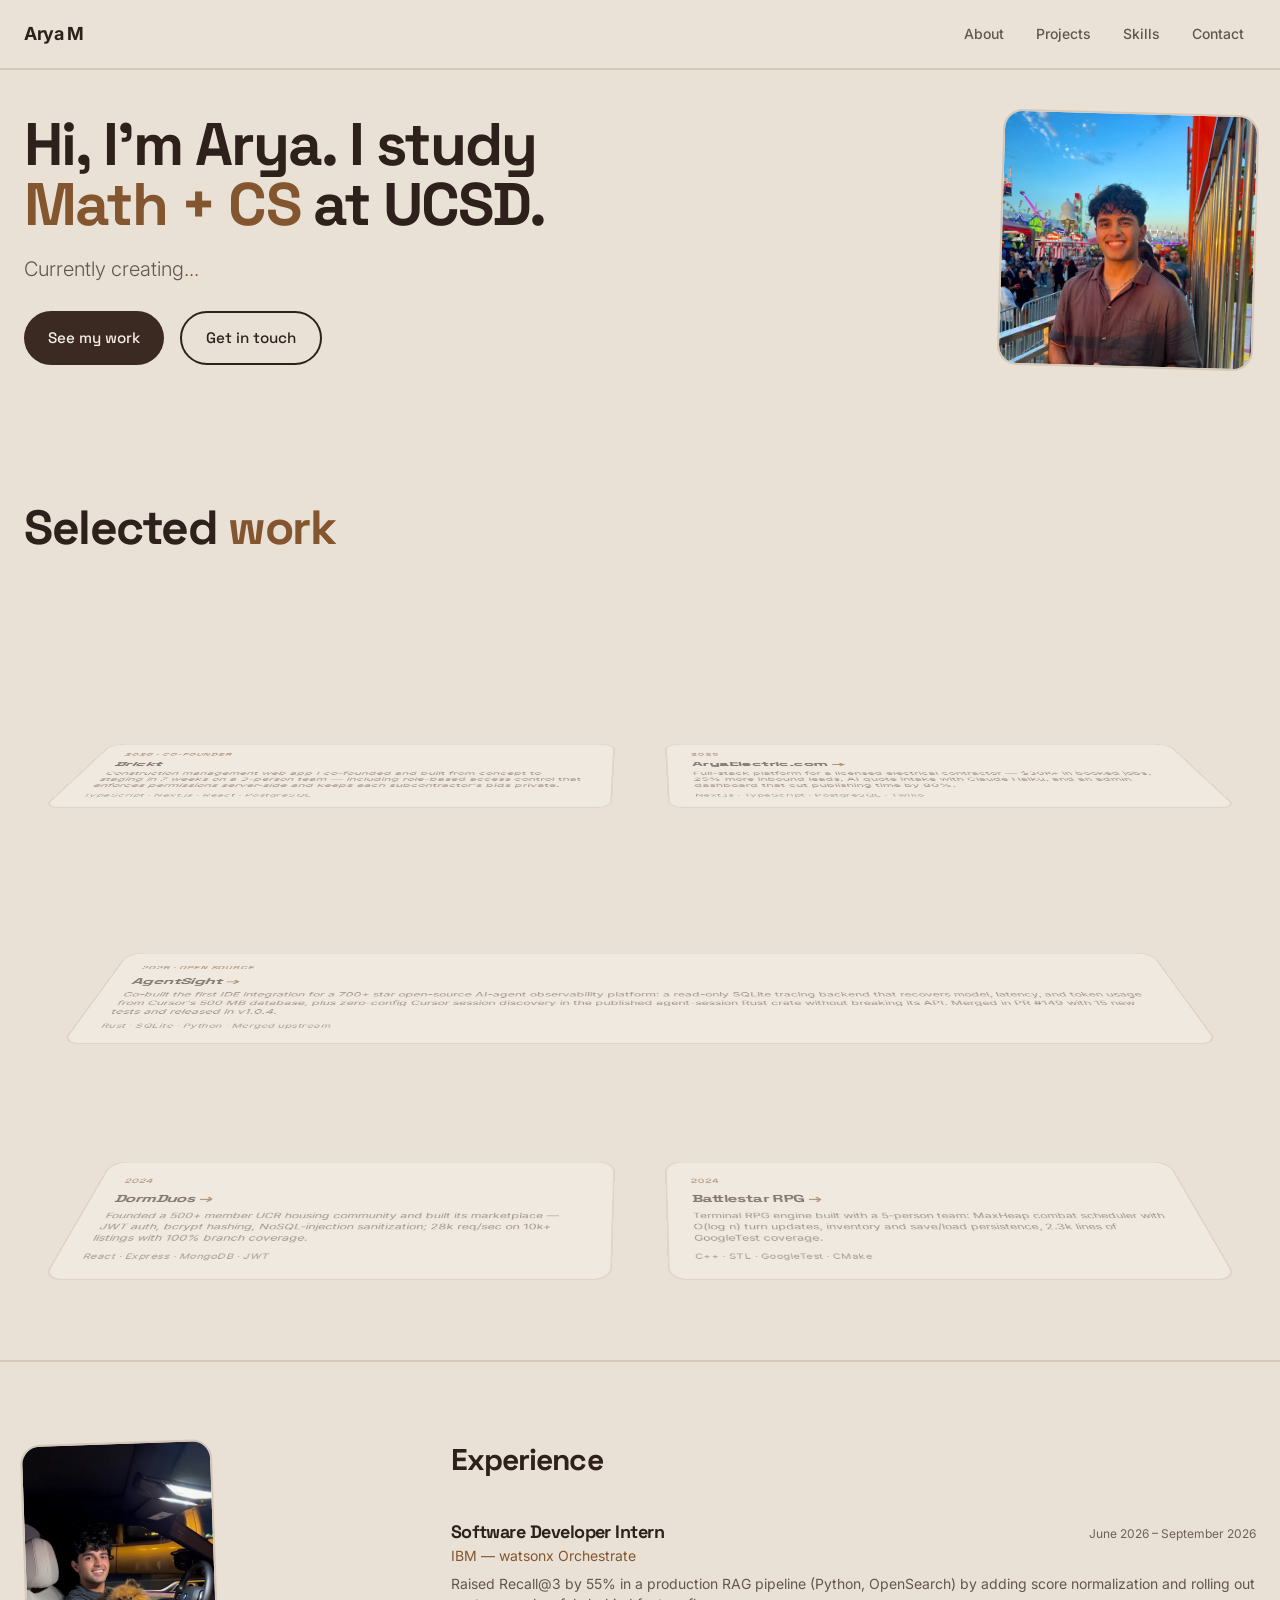
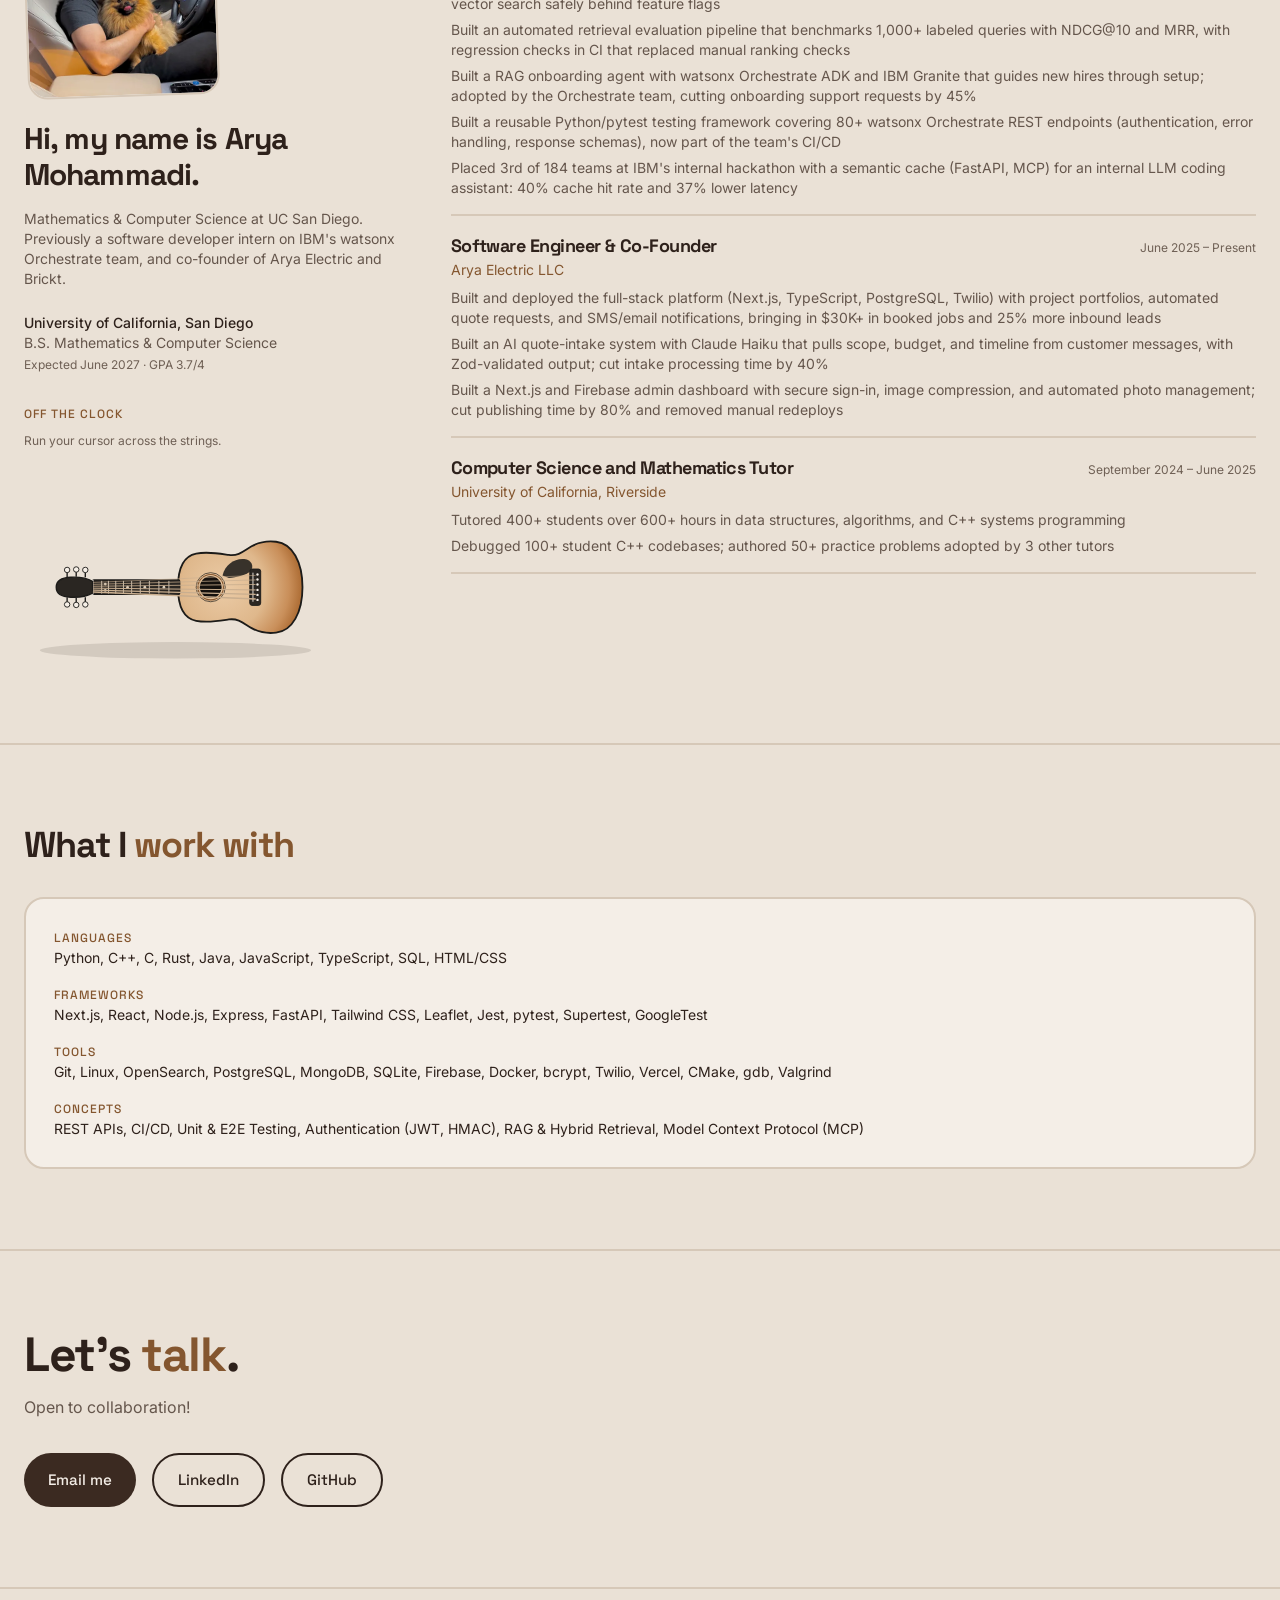
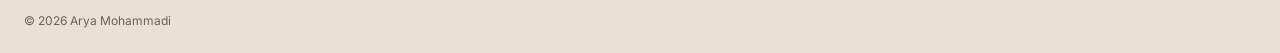
==== commit ae621b26: "Remove resume PDF and its menu links" ====
--- a/index.html
+++ b/index.html
@@ -81,7 +81,6 @@
             <a href="#projects" class="text-[#65564C] hover:text-[#2E211B] text-sm font-medium px-3 py-2">Projects</a>
             <a href="#skills" class="text-[#65564C] hover:text-[#2E211B] text-sm font-medium px-3 py-2">Skills</a>
             <a href="#contact" class="text-[#65564C] hover:text-[#2E211B] text-sm font-medium px-3 py-2">Contact</a>
-            <a href="AryaResume.pdf" target="_blank" rel="noopener" class="btn-fill text-sm ml-2 !py-2 !px-4">Resume</a>
         </div>
         
         <!-- Mobile Navigation Button -->
@@ -100,7 +99,6 @@
         <a href="#projects" class="block py-2.5 text-[#2E211B] text-sm font-medium">Projects</a>
         <a href="#skills" class="block py-2.5 text-[#2E211B] text-sm font-medium">Skills</a>
         <a href="#contact" class="block py-2.5 text-[#2E211B] text-sm font-medium">Contact</a>
-        <a href="AryaResume.pdf" target="_blank" rel="noopener" class="block py-2.5 text-[#2E211B] text-sm font-medium">Resume</a>
     </div>
 </header>
 
